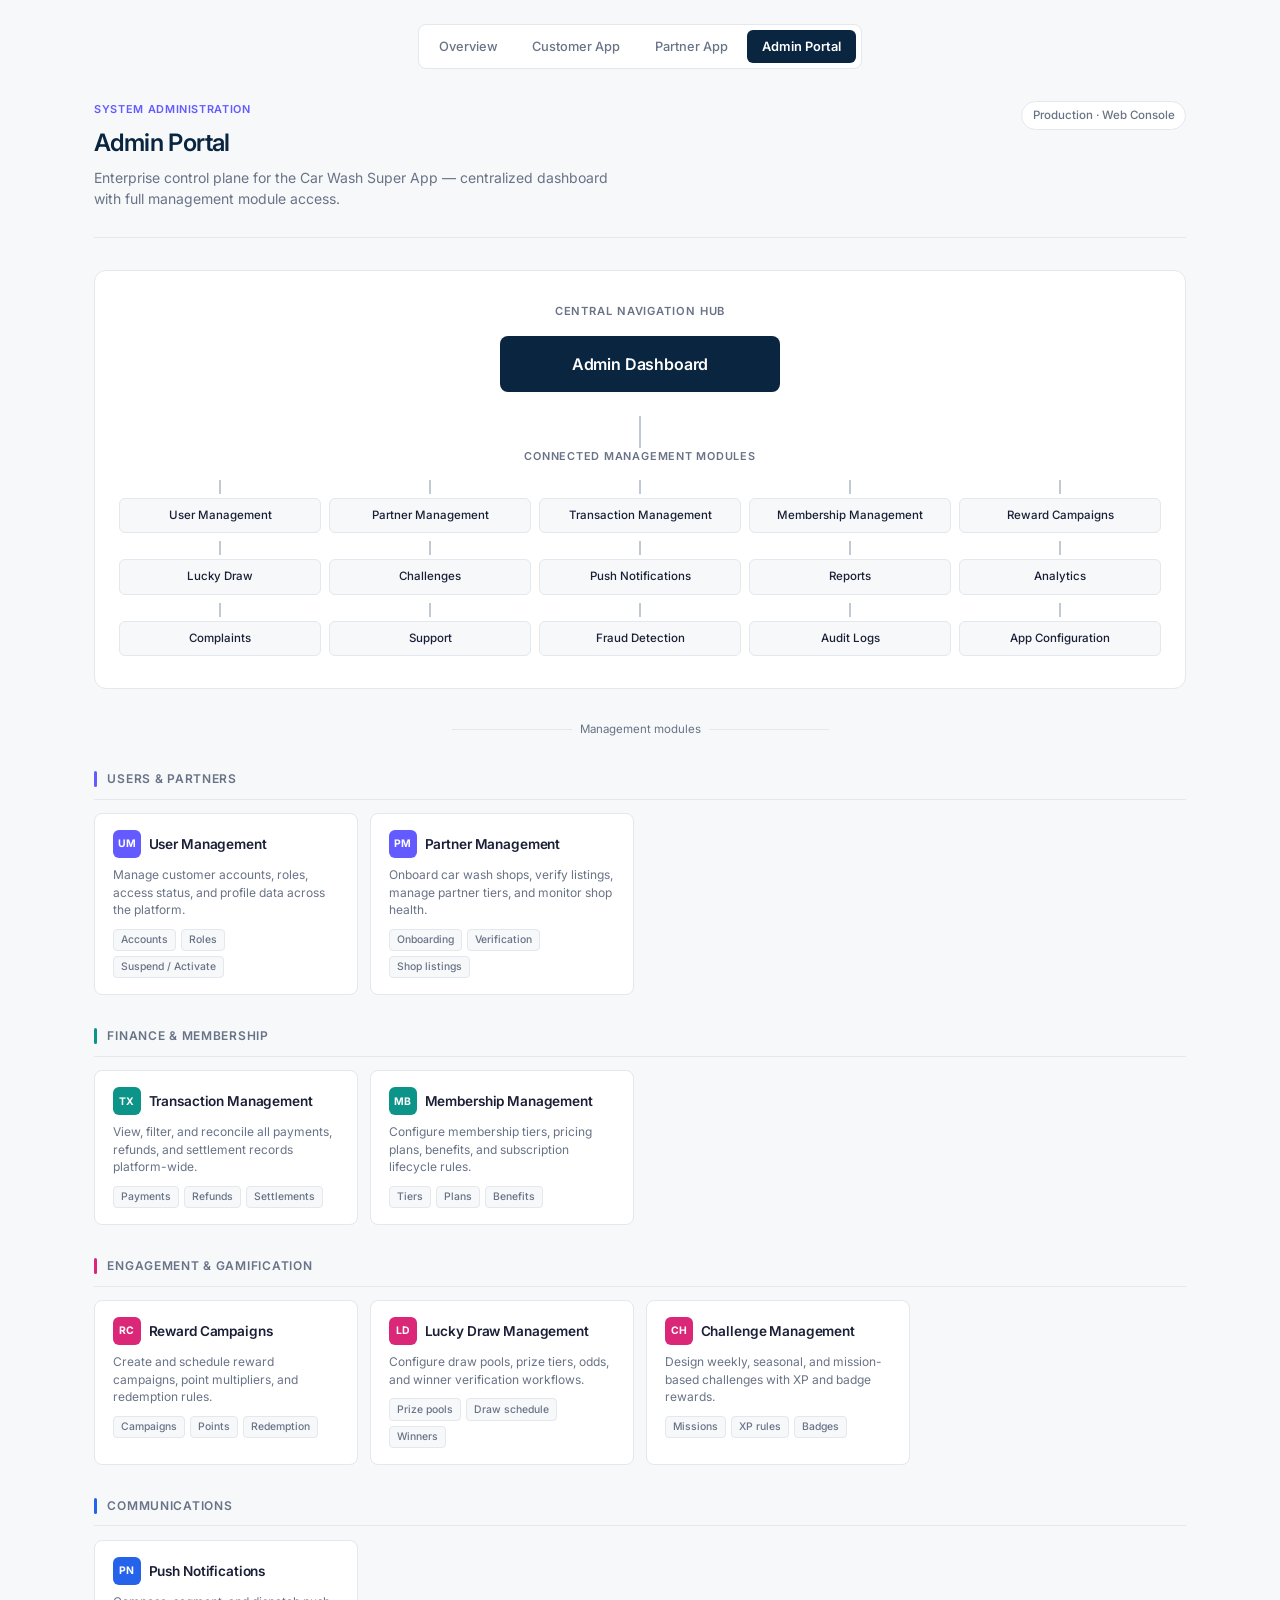
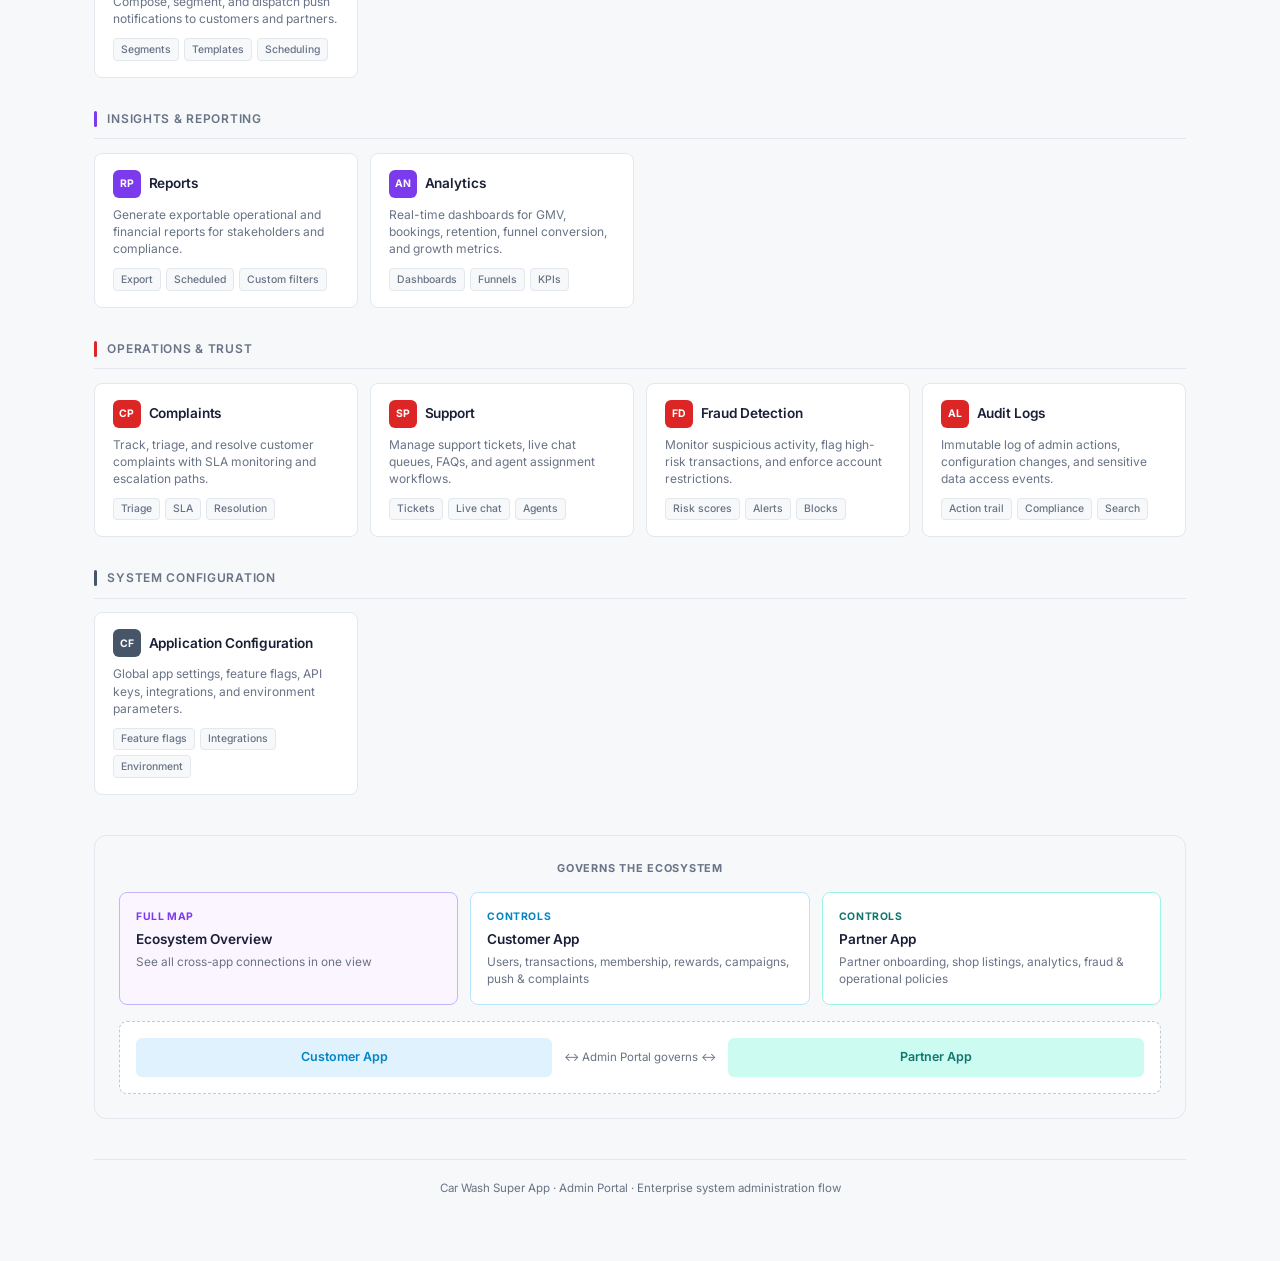
==== admin.html @ 08593bc5 "Add files via upload" ====
<!DOCTYPE html>
<html lang="en">
<head>
  <meta charset="UTF-8" />
  <meta name="viewport" content="width=device-width, initial-scale=1.0" />
  <title>Car Wash Super App — Admin Portal</title>
  <link rel="preconnect" href="https://fonts.googleapis.com" />
  <link rel="preconnect" href="https://fonts.gstatic.com" crossorigin />
  <link href="https://fonts.googleapis.com/css2?family=Inter:wght@400;500;600;700&display=swap" rel="stylesheet" />
  <style>
    :root {
      --bg: #f6f8fa;
      --surface: #ffffff;
      --text: #1a1f36;
      --text-muted: #697386;
      --border: #e3e8ee;
      --border-strong: #c1c9d2;
      --arrow: #a3acb9;
      --hub: #0a2540;
      --hub-accent: #635bff;
      --hub-bg: #f0efff;

      --g-users: #635bff;
      --g-finance: #0d9488;
      --g-engage: #db2777;
      --g-comms: #2563eb;
      --g-insights: #7c3aed;
      --g-ops: #dc2626;
      --g-system: #475569;

      --radius: 8px;
      --radius-lg: 12px;
    }

    *, *::before, *::after { box-sizing: border-box; margin: 0; padding: 0; }

    body {
      font-family: "Inter", -apple-system, BlinkMacSystemFont, sans-serif;
      background: var(--bg);
      color: var(--text);
      line-height: 1.5;
      -webkit-font-smoothing: antialiased;
    }

    .page { max-width: 1140px; margin: 0 auto; padding: 1.5rem 1.5rem 4rem; }

    .app-nav {
      display: flex;
      justify-content: center;
      gap: 0.25rem;
      margin-bottom: 2rem;
      padding: 0.3rem;
      background: var(--surface);
      border: 1px solid var(--border);
      border-radius: var(--radius);
      width: fit-content;
      margin-left: auto;
      margin-right: auto;
    }

    .app-nav a {
      padding: 0.45rem 0.95rem;
      font-size: 0.8rem;
      font-weight: 500;
      color: var(--text-muted);
      text-decoration: none;
      border-radius: 6px;
    }

    .app-nav a:hover { color: var(--text); background: var(--bg); }
    .app-nav a.active { background: var(--hub); color: #fff; font-weight: 600; }

    .doc-header {
      margin-bottom: 2rem;
      padding-bottom: 1.75rem;
      border-bottom: 1px solid var(--border);
    }

    .doc-header-inner {
      display: flex;
      align-items: flex-start;
      justify-content: space-between;
      gap: 1.5rem;
      flex-wrap: wrap;
    }

    .doc-header .badge {
      font-size: 0.68rem;
      font-weight: 600;
      letter-spacing: 0.06em;
      text-transform: uppercase;
      color: var(--hub-accent);
      margin-bottom: 0.5rem;
      display: block;
    }

    .doc-header h1 {
      font-size: 1.5rem;
      font-weight: 600;
      letter-spacing: -0.025em;
      color: var(--hub);
      margin-bottom: 0.35rem;
    }

    .doc-header p {
      color: var(--text-muted);
      font-size: 0.875rem;
      max-width: 520px;
    }

    .env-pill {
      font-size: 0.72rem;
      font-weight: 500;
      padding: 0.3rem 0.65rem;
      border: 1px solid var(--border);
      border-radius: 999px;
      color: var(--text-muted);
      background: var(--surface);
      white-space: nowrap;
    }

    /* Hub */
    .hub-panel {
      background: var(--surface);
      border: 1px solid var(--border);
      border-radius: var(--radius-lg);
      padding: 2rem 1.5rem;
      margin-bottom: 2rem;
    }

    .hub-panel-header {
      text-align: center;
      margin-bottom: 1.5rem;
    }

    .hub-panel-header h2 {
      font-size: 0.7rem;
      font-weight: 600;
      text-transform: uppercase;
      letter-spacing: 0.08em;
      color: var(--text-muted);
      margin-bottom: 1rem;
    }

    .hub-node {
      display: block;
      width: 100%;
      max-width: 280px;
      margin: 0 auto;
      padding: 1rem 1.25rem;
      background: var(--hub);
      color: #fff;
      font-size: 1rem;
      font-weight: 600;
      text-align: center;
      border-radius: var(--radius);
      letter-spacing: -0.01em;
    }

    .hub-connector {
      display: flex;
      justify-content: center;
      height: 32px;
    }

    .hub-connector .stem {
      width: 2px;
      height: 100%;
      background: var(--border-strong);
    }

    .hub-spokes-label {
      text-align: center;
      font-size: 0.68rem;
      font-weight: 600;
      text-transform: uppercase;
      letter-spacing: 0.07em;
      color: var(--text-muted);
      margin-bottom: 1rem;
    }

    .hub-grid {
      display: grid;
      grid-template-columns: repeat(5, 1fr);
      gap: 0.5rem;
    }

    @media (max-width: 900px) { .hub-grid { grid-template-columns: repeat(3, 1fr); } }
    @media (max-width: 540px) { .hub-grid { grid-template-columns: repeat(2, 1fr); } }

    .hub-link {
      display: flex;
      flex-direction: column;
      align-items: center;
      text-decoration: none;
      color: inherit;
    }

    .hub-link-line {
      width: 2px;
      height: 14px;
      background: var(--border-strong);
      margin-bottom: 0.25rem;
    }

    .hub-chip {
      width: 100%;
      padding: 0.5rem 0.4rem;
      font-size: 0.72rem;
      font-weight: 500;
      text-align: center;
      background: var(--bg);
      border: 1px solid var(--border);
      border-radius: 6px;
      color: var(--text);
      transition: border-color 0.12s, background 0.12s;
    }

    .hub-link:hover .hub-chip {
      border-color: var(--hub-accent);
      background: var(--hub-bg);
    }

    /* Module groups */
    .group {
      margin-bottom: 2rem;
    }

    .group-header {
      display: flex;
      align-items: center;
      gap: 0.65rem;
      margin-bottom: 0.85rem;
      padding-bottom: 0.65rem;
      border-bottom: 1px solid var(--border);
    }

    .group-marker {
      width: 3px;
      height: 16px;
      border-radius: 2px;
      flex-shrink: 0;
    }

    .group-header h3 {
      font-size: 0.75rem;
      font-weight: 600;
      text-transform: uppercase;
      letter-spacing: 0.06em;
      color: var(--text-muted);
    }

    .group.g-users .group-marker { background: var(--g-users); }
    .group.g-finance .group-marker { background: var(--g-finance); }
    .group.g-engage .group-marker { background: var(--g-engage); }
    .group.g-comms .group-marker { background: var(--g-comms); }
    .group.g-insights .group-marker { background: var(--g-insights); }
    .group.g-ops .group-marker { background: var(--g-ops); }
    .group.g-system .group-marker { background: var(--g-system); }

    .module-grid {
      display: grid;
      grid-template-columns: repeat(auto-fill, minmax(240px, 1fr));
      gap: 0.75rem;
    }

    .module-card {
      background: var(--surface);
      border: 1px solid var(--border);
      border-radius: var(--radius);
      padding: 1rem 1.1rem;
      display: flex;
      flex-direction: column;
      gap: 0.5rem;
    }

    .module-card-header {
      display: flex;
      align-items: center;
      gap: 0.5rem;
    }

    .module-icon {
      width: 28px;
      height: 28px;
      border-radius: 6px;
      display: flex;
      align-items: center;
      justify-content: center;
      font-size: 0.65rem;
      font-weight: 700;
      color: #fff;
      flex-shrink: 0;
    }

    .g-users .module-icon { background: var(--g-users); }
    .g-finance .module-icon { background: var(--g-finance); }
    .g-engage .module-icon { background: var(--g-engage); }
    .g-comms .module-icon { background: var(--g-comms); }
    .g-insights .module-icon { background: var(--g-insights); }
    .g-ops .module-icon { background: var(--g-ops); }
    .g-system .module-icon { background: var(--g-system); }

    .module-card h4 {
      font-size: 0.85rem;
      font-weight: 600;
      color: var(--text);
      letter-spacing: -0.01em;
    }

    .module-card .desc {
      font-size: 0.75rem;
      color: var(--text-muted);
      line-height: 1.45;
    }

    .module-card .tags {
      display: flex;
      flex-wrap: wrap;
      gap: 0.3rem;
      margin-top: 0.15rem;
    }

    .module-card .tag {
      font-size: 0.65rem;
      font-weight: 500;
      padding: 0.15rem 0.45rem;
      background: var(--bg);
      border: 1px solid var(--border);
      border-radius: 4px;
      color: var(--text-muted);
    }

    /* Flow connector from hub to groups */
    .flow-bridge {
      display: flex;
      align-items: center;
      justify-content: center;
      gap: 0.5rem;
      margin: 0.5rem 0 2rem;
      font-size: 0.72rem;
      color: var(--text-muted);
    }

    .flow-bridge .line {
      flex: 1;
      max-width: 120px;
      height: 1px;
      background: var(--border);
    }

    footer {
      text-align: center;
      margin-top: 2.5rem;
      padding-top: 1.25rem;
      border-top: 1px solid var(--border);
      font-size: 0.72rem;
      color: var(--text-muted);
    }

    .ecosystem-bar {
      margin-top: 2.5rem;
      padding: 1.5rem;
      border: 1px solid var(--border);
      border-radius: var(--radius-lg);
      background: var(--bg);
    }

    .ecosystem-bar h3 {
      font-size: 0.68rem;
      font-weight: 700;
      text-transform: uppercase;
      letter-spacing: 0.07em;
      color: var(--text-muted);
      text-align: center;
      margin-bottom: 1rem;
    }

    .eco-links {
      display: grid;
      grid-template-columns: repeat(3, 1fr);
      gap: 0.75rem;
    }

    @media (max-width: 700px) { .eco-links { grid-template-columns: 1fr; } }

    .eco-link {
      display: block;
      padding: 1rem;
      border-radius: 8px;
      border: 1px solid var(--border);
      background: var(--surface);
      text-decoration: none;
      color: inherit;
    }

    .eco-link:hover { border-color: var(--border-strong); }
    .eco-link .eco-role { font-size: 0.65rem; font-weight: 700; text-transform: uppercase; letter-spacing: 0.06em; margin-bottom: 0.25rem; }
    .eco-link .eco-name { font-size: 0.85rem; font-weight: 600; margin-bottom: 0.35rem; }
    .eco-link .eco-desc { font-size: 0.74rem; color: var(--text-muted); line-height: 1.4; }
    .eco-link.overview { border-color: #c4b5fd; background: #faf5ff; }
    .eco-link.overview .eco-role { color: #7c3aed; }
    .eco-link.customer .eco-role { color: #0284c7; }
    .eco-link.customer { border-color: #bae6fd; }
    .eco-link.partner .eco-role { color: #0f766e; }
    .eco-link.partner { border-color: #99f6e4; }

    .eco-governs {
      display: grid;
      grid-template-columns: 1fr auto 1fr;
      gap: 0.75rem;
      align-items: center;
      margin-top: 1rem;
      padding: 1rem;
      background: var(--surface);
      border: 1px dashed var(--border-strong);
      border-radius: 8px;
    }

    @media (max-width: 600px) {
      .eco-governs { grid-template-columns: 1fr; text-align: center; }
    }

    .eco-governs .gov-node {
      padding: 0.65rem 0.85rem;
      border-radius: 6px;
      font-size: 0.78rem;
      font-weight: 600;
      text-align: center;
    }

    .eco-governs .gov-node.customer { background: #e0f2fe; color: #0284c7; }
    .eco-governs .gov-node.partner { background: #ccfbf1; color: #0f766e; }
    .eco-governs .gov-arrow { font-size: 0.72rem; color: var(--text-muted); text-align: center; }
  </style>
</head>
<body>
  <div class="page">

    <nav class="app-nav" aria-label="App flows">
      <a href="overview.html">Overview</a>
      <a href="index.html">Customer App</a>
      <a href="partner.html">Partner App</a>
      <a href="admin.html" class="active">Admin Portal</a>
    </nav>

    <header class="doc-header">
      <div class="doc-header-inner">
        <div>
          <span class="badge">System Administration</span>
          <h1>Admin Portal</h1>
          <p>Enterprise control plane for the Car Wash Super App — centralized dashboard with full management module access.</p>
        </div>
        <span class="env-pill">Production · Web Console</span>
      </div>
    </header>

    <!-- CENTRAL HUB -->
    <section class="hub-panel" aria-labelledby="hub-title">
      <div class="hub-panel-header">
        <h2 id="hub-title">Central navigation hub</h2>
        <div class="hub-node">Admin Dashboard</div>
      </div>

      <div class="hub-connector"><div class="stem"></div></div>

      <p class="hub-spokes-label">Connected management modules</p>
      <div class="hub-grid">
        <a class="hub-link" href="#users"><div class="hub-link-line"></div><span class="hub-chip">User Management</span></a>
        <a class="hub-link" href="#partners"><div class="hub-link-line"></div><span class="hub-chip">Partner Management</span></a>
        <a class="hub-link" href="#transactions"><div class="hub-link-line"></div><span class="hub-chip">Transaction Management</span></a>
        <a class="hub-link" href="#membership"><div class="hub-link-line"></div><span class="hub-chip">Membership Management</span></a>
        <a class="hub-link" href="#rewards"><div class="hub-link-line"></div><span class="hub-chip">Reward Campaigns</span></a>
        <a class="hub-link" href="#lucky-draw"><div class="hub-link-line"></div><span class="hub-chip">Lucky Draw</span></a>
        <a class="hub-link" href="#challenges"><div class="hub-link-line"></div><span class="hub-chip">Challenges</span></a>
        <a class="hub-link" href="#push"><div class="hub-link-line"></div><span class="hub-chip">Push Notifications</span></a>
        <a class="hub-link" href="#reports"><div class="hub-link-line"></div><span class="hub-chip">Reports</span></a>
        <a class="hub-link" href="#analytics"><div class="hub-link-line"></div><span class="hub-chip">Analytics</span></a>
        <a class="hub-link" href="#complaints"><div class="hub-link-line"></div><span class="hub-chip">Complaints</span></a>
        <a class="hub-link" href="#support"><div class="hub-link-line"></div><span class="hub-chip">Support</span></a>
        <a class="hub-link" href="#fraud"><div class="hub-link-line"></div><span class="hub-chip">Fraud Detection</span></a>
        <a class="hub-link" href="#audit"><div class="hub-link-line"></div><span class="hub-chip">Audit Logs</span></a>
        <a class="hub-link" href="#config"><div class="hub-link-line"></div><span class="hub-chip">App Configuration</span></a>
      </div>
    </section>

    <div class="flow-bridge">
      <span class="line"></span>
      <span>Management modules</span>
      <span class="line"></span>
    </div>

    <!-- USERS & PARTNERS -->
    <section class="group g-users">
      <div class="group-header">
        <span class="group-marker"></span>
        <h3>Users &amp; Partners</h3>
      </div>
      <div class="module-grid">
        <article class="module-card" id="users">
          <div class="module-card-header">
            <span class="module-icon">UM</span>
            <h4>User Management</h4>
          </div>
          <p class="desc">Manage customer accounts, roles, access status, and profile data across the platform.</p>
          <div class="tags">
            <span class="tag">Accounts</span>
            <span class="tag">Roles</span>
            <span class="tag">Suspend / Activate</span>
          </div>
        </article>
        <article class="module-card" id="partners">
          <div class="module-card-header">
            <span class="module-icon">PM</span>
            <h4>Partner Management</h4>
          </div>
          <p class="desc">Onboard car wash shops, verify listings, manage partner tiers, and monitor shop health.</p>
          <div class="tags">
            <span class="tag">Onboarding</span>
            <span class="tag">Verification</span>
            <span class="tag">Shop listings</span>
          </div>
        </article>
      </div>
    </section>

    <!-- FINANCE -->
    <section class="group g-finance">
      <div class="group-header">
        <span class="group-marker"></span>
        <h3>Finance &amp; Membership</h3>
      </div>
      <div class="module-grid">
        <article class="module-card" id="transactions">
          <div class="module-card-header">
            <span class="module-icon">TX</span>
            <h4>Transaction Management</h4>
          </div>
          <p class="desc">View, filter, and reconcile all payments, refunds, and settlement records platform-wide.</p>
          <div class="tags">
            <span class="tag">Payments</span>
            <span class="tag">Refunds</span>
            <span class="tag">Settlements</span>
          </div>
        </article>
        <article class="module-card" id="membership">
          <div class="module-card-header">
            <span class="module-icon">MB</span>
            <h4>Membership Management</h4>
          </div>
          <p class="desc">Configure membership tiers, pricing plans, benefits, and subscription lifecycle rules.</p>
          <div class="tags">
            <span class="tag">Tiers</span>
            <span class="tag">Plans</span>
            <span class="tag">Benefits</span>
          </div>
        </article>
      </div>
    </section>

    <!-- ENGAGEMENT -->
    <section class="group g-engage">
      <div class="group-header">
        <span class="group-marker"></span>
        <h3>Engagement &amp; Gamification</h3>
      </div>
      <div class="module-grid">
        <article class="module-card" id="rewards">
          <div class="module-card-header">
            <span class="module-icon">RC</span>
            <h4>Reward Campaigns</h4>
          </div>
          <p class="desc">Create and schedule reward campaigns, point multipliers, and redemption rules.</p>
          <div class="tags">
            <span class="tag">Campaigns</span>
            <span class="tag">Points</span>
            <span class="tag">Redemption</span>
          </div>
        </article>
        <article class="module-card" id="lucky-draw">
          <div class="module-card-header">
            <span class="module-icon">LD</span>
            <h4>Lucky Draw Management</h4>
          </div>
          <p class="desc">Configure draw pools, prize tiers, odds, and winner verification workflows.</p>
          <div class="tags">
            <span class="tag">Prize pools</span>
            <span class="tag">Draw schedule</span>
            <span class="tag">Winners</span>
          </div>
        </article>
        <article class="module-card" id="challenges">
          <div class="module-card-header">
            <span class="module-icon">CH</span>
            <h4>Challenge Management</h4>
          </div>
          <p class="desc">Design weekly, seasonal, and mission-based challenges with XP and badge rewards.</p>
          <div class="tags">
            <span class="tag">Missions</span>
            <span class="tag">XP rules</span>
            <span class="tag">Badges</span>
          </div>
        </article>
      </div>
    </section>

    <!-- COMMUNICATIONS -->
    <section class="group g-comms">
      <div class="group-header">
        <span class="group-marker"></span>
        <h3>Communications</h3>
      </div>
      <div class="module-grid">
        <article class="module-card" id="push">
          <div class="module-card-header">
            <span class="module-icon">PN</span>
            <h4>Push Notifications</h4>
          </div>
          <p class="desc">Compose, segment, and dispatch push notifications to customers and partners.</p>
          <div class="tags">
            <span class="tag">Segments</span>
            <span class="tag">Templates</span>
            <span class="tag">Scheduling</span>
          </div>
        </article>
      </div>
    </section>

    <!-- INSIGHTS -->
    <section class="group g-insights">
      <div class="group-header">
        <span class="group-marker"></span>
        <h3>Insights &amp; Reporting</h3>
      </div>
      <div class="module-grid">
        <article class="module-card" id="reports">
          <div class="module-card-header">
            <span class="module-icon">RP</span>
            <h4>Reports</h4>
          </div>
          <p class="desc">Generate exportable operational and financial reports for stakeholders and compliance.</p>
          <div class="tags">
            <span class="tag">Export</span>
            <span class="tag">Scheduled</span>
            <span class="tag">Custom filters</span>
          </div>
        </article>
        <article class="module-card" id="analytics">
          <div class="module-card-header">
            <span class="module-icon">AN</span>
            <h4>Analytics</h4>
          </div>
          <p class="desc">Real-time dashboards for GMV, bookings, retention, funnel conversion, and growth metrics.</p>
          <div class="tags">
            <span class="tag">Dashboards</span>
            <span class="tag">Funnels</span>
            <span class="tag">KPIs</span>
          </div>
        </article>
      </div>
    </section>

    <!-- OPERATIONS & TRUST -->
    <section class="group g-ops">
      <div class="group-header">
        <span class="group-marker"></span>
        <h3>Operations &amp; Trust</h3>
      </div>
      <div class="module-grid">
        <article class="module-card" id="complaints">
          <div class="module-card-header">
            <span class="module-icon">CP</span>
            <h4>Complaints</h4>
          </div>
          <p class="desc">Track, triage, and resolve customer complaints with SLA monitoring and escalation paths.</p>
          <div class="tags">
            <span class="tag">Triage</span>
            <span class="tag">SLA</span>
            <span class="tag">Resolution</span>
          </div>
        </article>
        <article class="module-card" id="support">
          <div class="module-card-header">
            <span class="module-icon">SP</span>
            <h4>Support</h4>
          </div>
          <p class="desc">Manage support tickets, live chat queues, FAQs, and agent assignment workflows.</p>
          <div class="tags">
            <span class="tag">Tickets</span>
            <span class="tag">Live chat</span>
            <span class="tag">Agents</span>
          </div>
        </article>
        <article class="module-card" id="fraud">
          <div class="module-card-header">
            <span class="module-icon">FD</span>
            <h4>Fraud Detection</h4>
          </div>
          <p class="desc">Monitor suspicious activity, flag high-risk transactions, and enforce account restrictions.</p>
          <div class="tags">
            <span class="tag">Risk scores</span>
            <span class="tag">Alerts</span>
            <span class="tag">Blocks</span>
          </div>
        </article>
        <article class="module-card" id="audit">
          <div class="module-card-header">
            <span class="module-icon">AL</span>
            <h4>Audit Logs</h4>
          </div>
          <p class="desc">Immutable log of admin actions, configuration changes, and sensitive data access events.</p>
          <div class="tags">
            <span class="tag">Action trail</span>
            <span class="tag">Compliance</span>
            <span class="tag">Search</span>
          </div>
        </article>
      </div>
    </section>

    <!-- SYSTEM -->
    <section class="group g-system">
      <div class="group-header">
        <span class="group-marker"></span>
        <h3>System Configuration</h3>
      </div>
      <div class="module-grid">
        <article class="module-card" id="config">
          <div class="module-card-header">
            <span class="module-icon">CF</span>
            <h4>Application Configuration</h4>
          </div>
          <p class="desc">Global app settings, feature flags, API keys, integrations, and environment parameters.</p>
          <div class="tags">
            <span class="tag">Feature flags</span>
            <span class="tag">Integrations</span>
            <span class="tag">Environment</span>
          </div>
        </article>
      </div>
    </section>

    <section class="ecosystem-bar" aria-labelledby="eco-links-title">
      <h3 id="eco-links-title">Governs the ecosystem</h3>
      <div class="eco-links">
        <a href="overview.html" class="eco-link overview">
          <div class="eco-role">Full map</div>
          <div class="eco-name">Ecosystem Overview</div>
          <div class="eco-desc">See all cross-app connections in one view</div>
        </a>
        <a href="index.html" class="eco-link customer">
          <div class="eco-role">Controls</div>
          <div class="eco-name">Customer App</div>
          <div class="eco-desc">Users, transactions, membership, rewards, campaigns, push &amp; complaints</div>
        </a>
        <a href="partner.html" class="eco-link partner">
          <div class="eco-role">Controls</div>
          <div class="eco-name">Partner App</div>
          <div class="eco-desc">Partner onboarding, shop listings, analytics, fraud &amp; operational policies</div>
        </a>
      </div>
      <div class="eco-governs">
        <span class="gov-node customer">Customer App</span>
        <span class="gov-arrow">↔ Admin Portal governs ↔</span>
        <span class="gov-node partner">Partner App</span>
      </div>
    </section>

    <footer>
      Car Wash Super App · Admin Portal · Enterprise system administration flow
    </footer>

  </div>
</body>
</html>
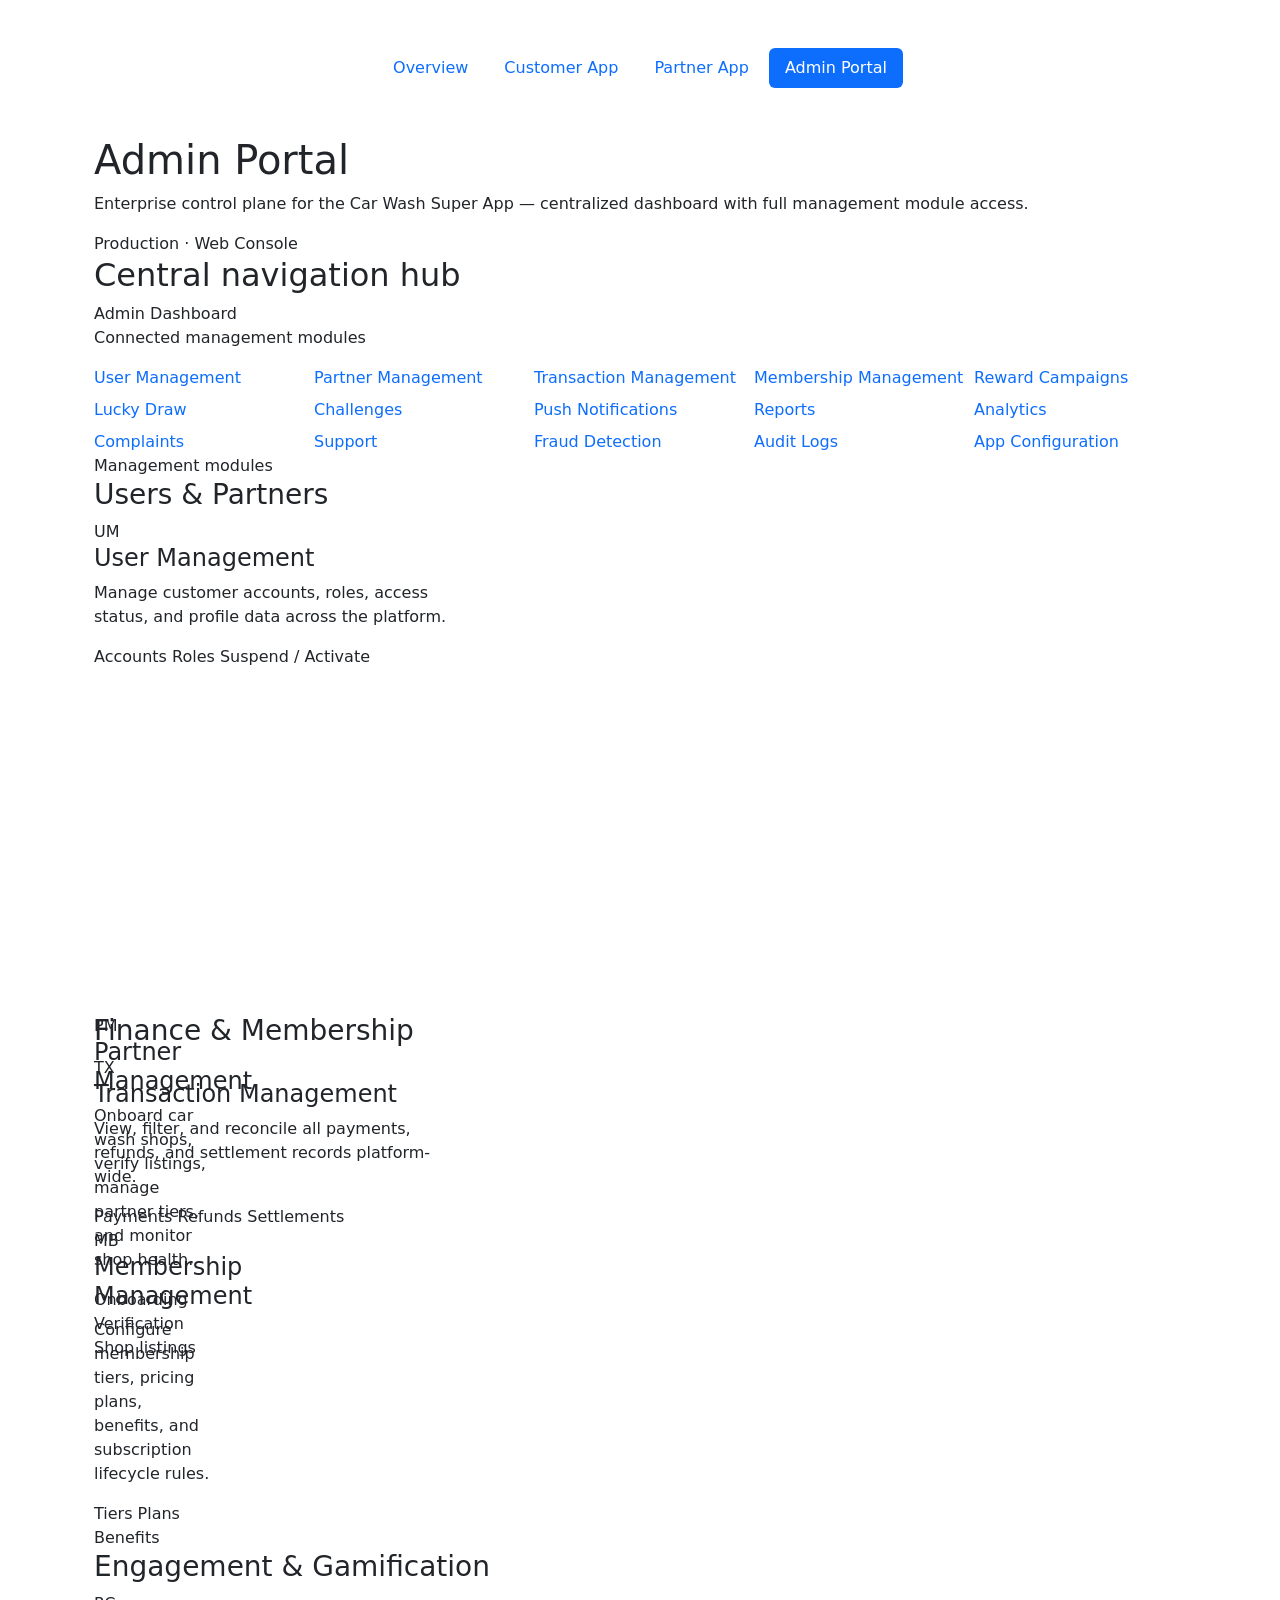
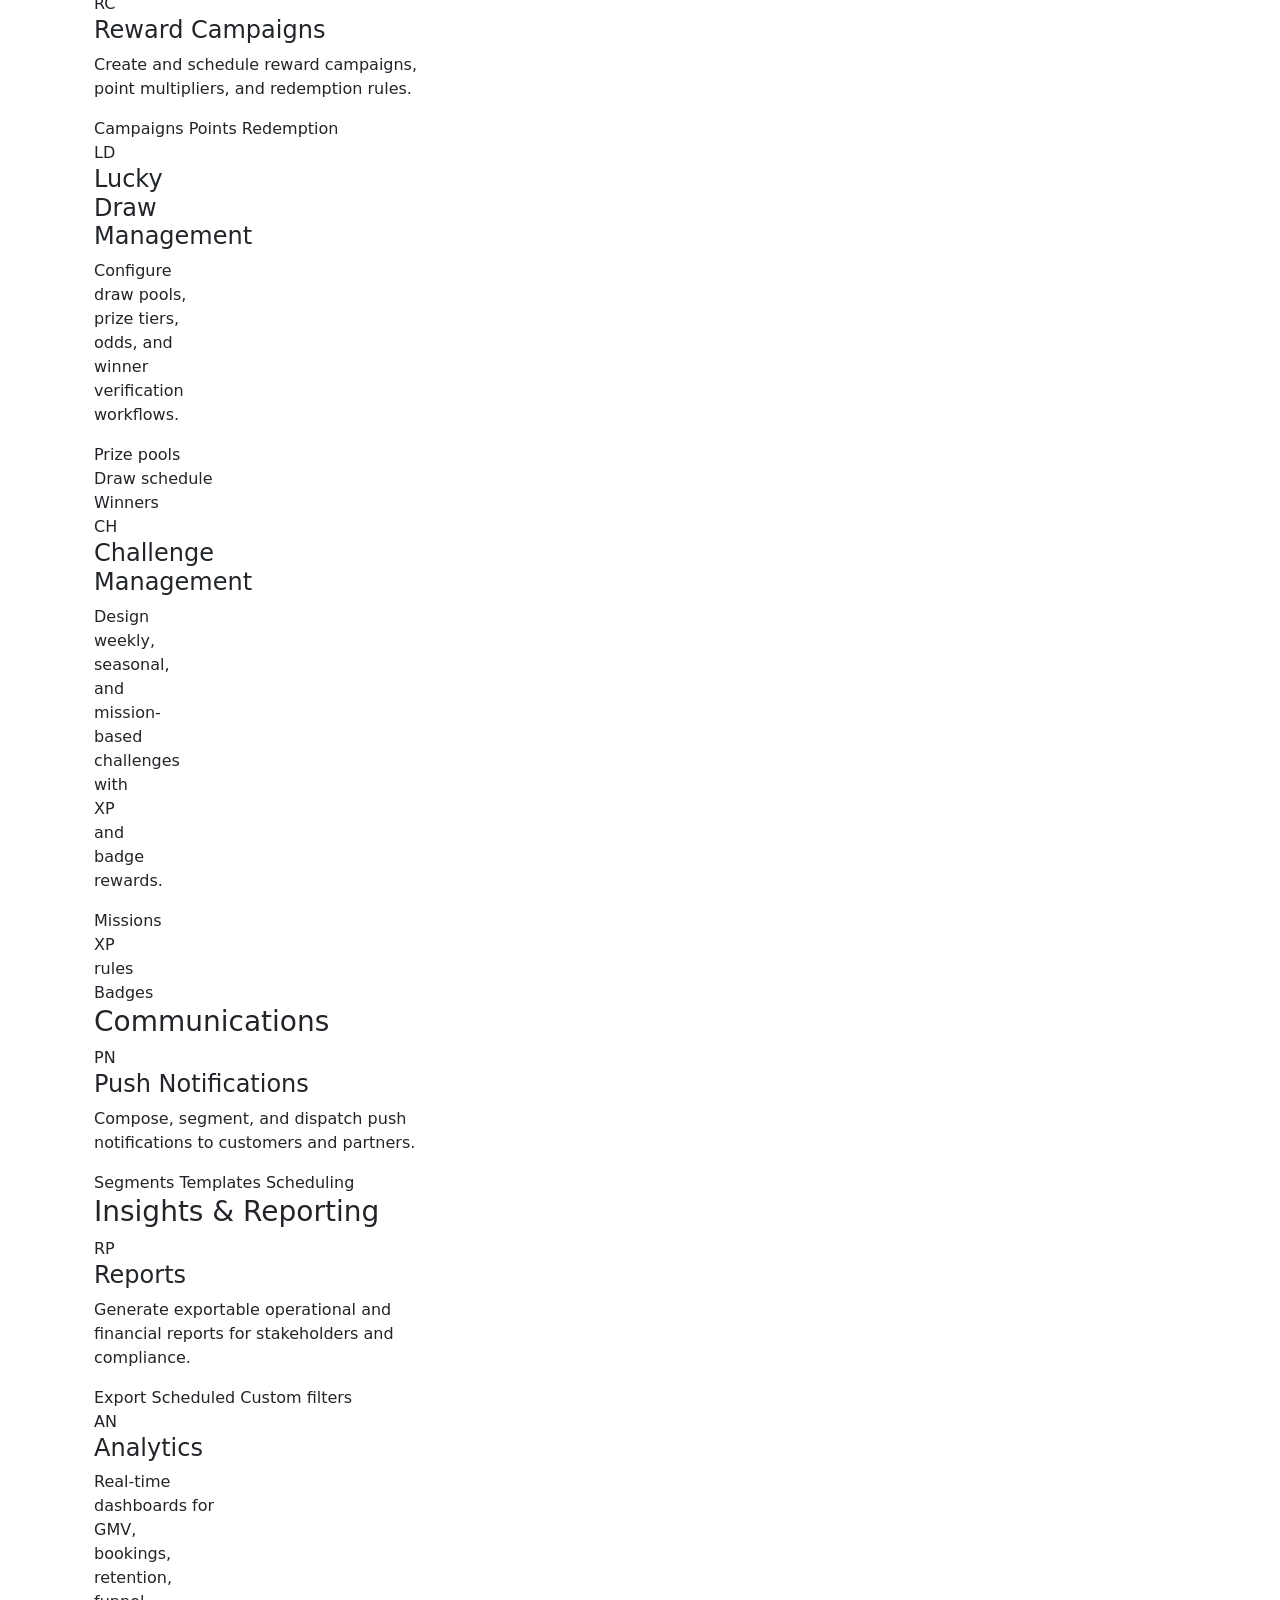
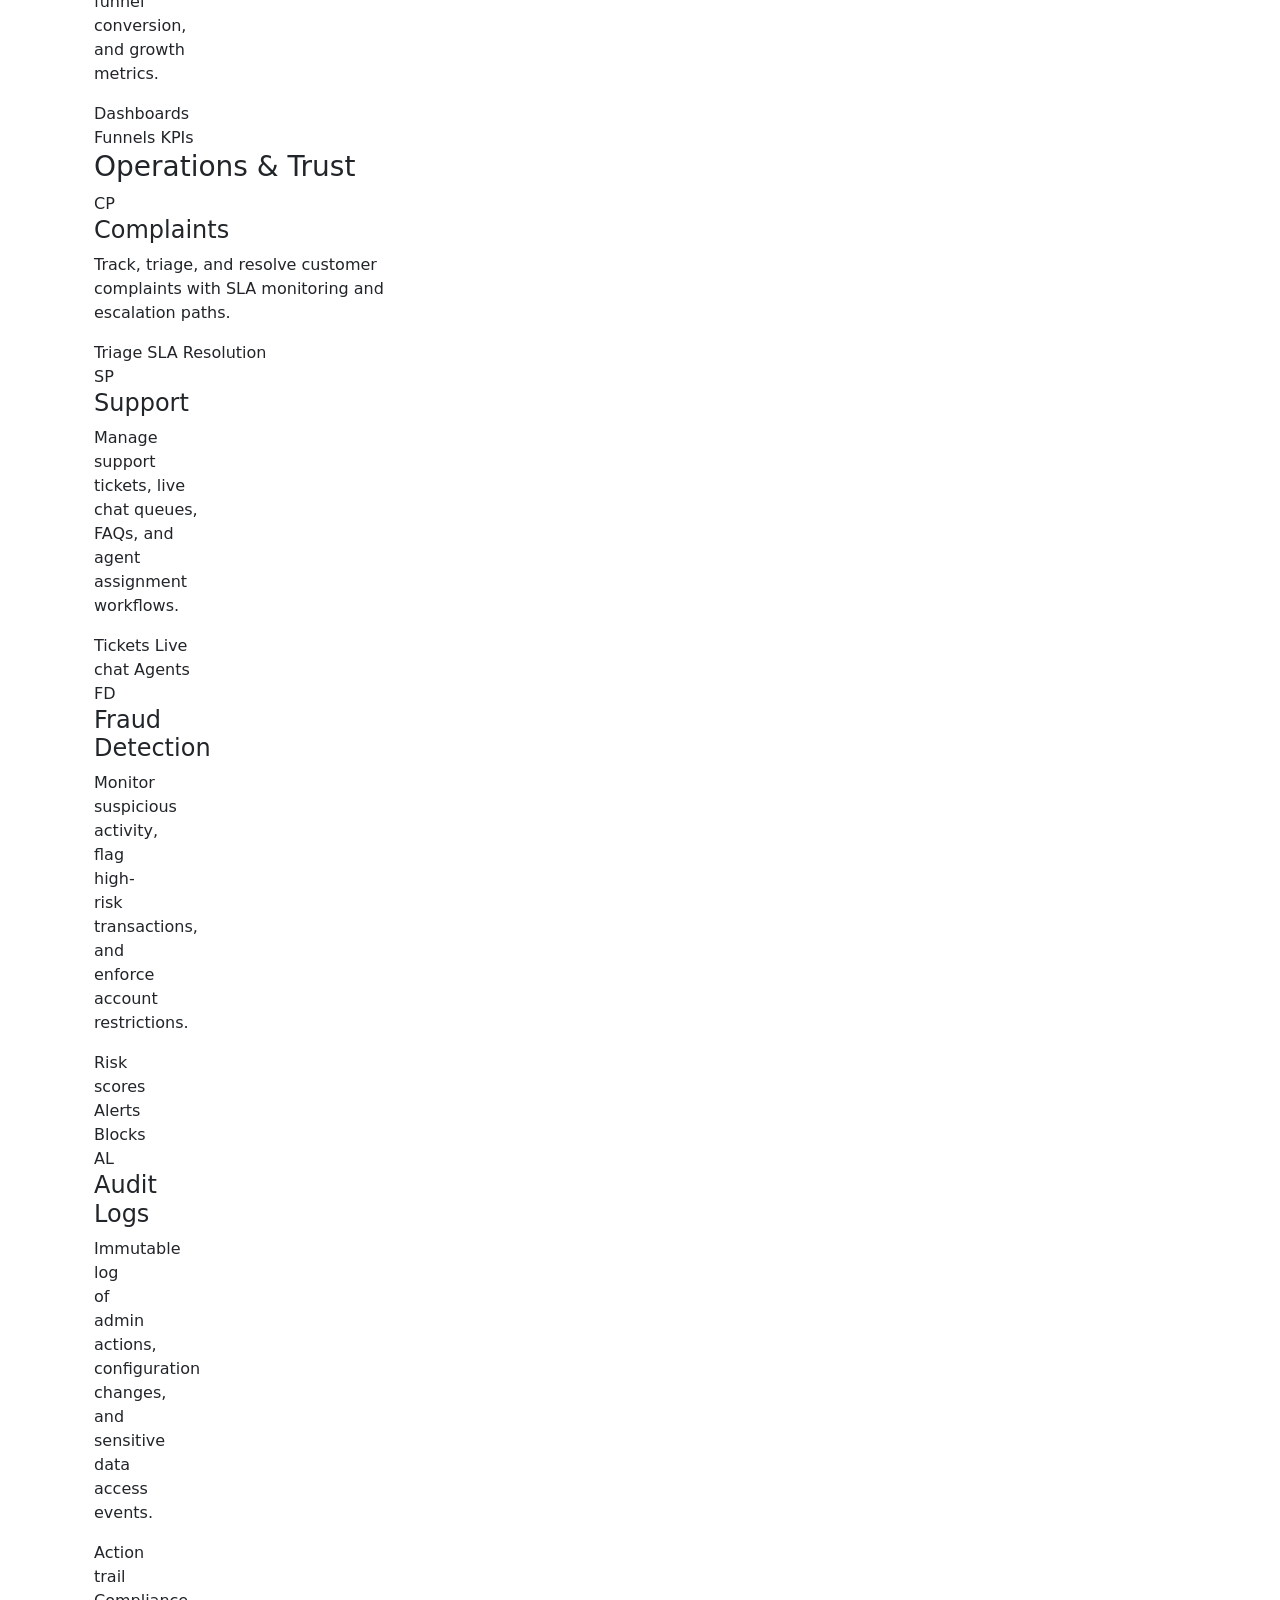
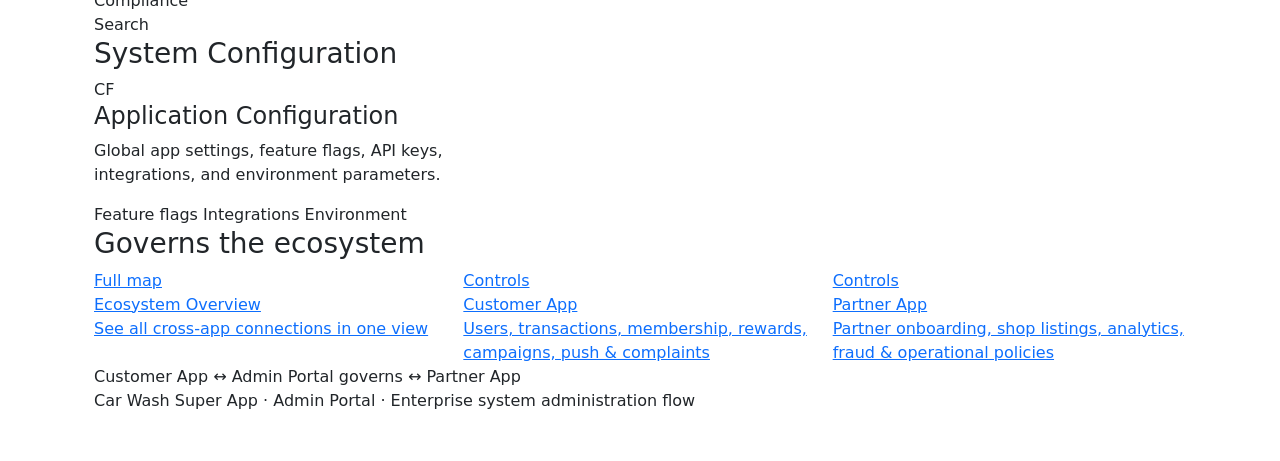
==== commit aa7b0493: "Add files via upload" ====
--- a/admin.html
+++ b/admin.html
@@ -4,444 +4,21 @@
   <meta charset="UTF-8" />
   <meta name="viewport" content="width=device-width, initial-scale=1.0" />
   <title>Car Wash Super App — Admin Portal</title>
+  <link href="https://cdn.jsdelivr.net/npm/bootstrap@5.3.3/dist/css/bootstrap.min.css" rel="stylesheet" />
   <link rel="preconnect" href="https://fonts.googleapis.com" />
   <link rel="preconnect" href="https://fonts.gstatic.com" crossorigin />
   <link href="https://fonts.googleapis.com/css2?family=Inter:wght@400;500;600;700&display=swap" rel="stylesheet" />
-  <style>
-    :root {
-      --bg: #f6f8fa;
-      --surface: #ffffff;
-      --text: #1a1f36;
-      --text-muted: #697386;
-      --border: #e3e8ee;
-      --border-strong: #c1c9d2;
-      --arrow: #a3acb9;
-      --hub: #0a2540;
-      --hub-accent: #635bff;
-      --hub-bg: #f0efff;
-
-      --g-users: #635bff;
-      --g-finance: #0d9488;
-      --g-engage: #db2777;
-      --g-comms: #2563eb;
-      --g-insights: #7c3aed;
-      --g-ops: #dc2626;
-      --g-system: #475569;
-
-      --radius: 8px;
-      --radius-lg: 12px;
-    }
-
-    *, *::before, *::after { box-sizing: border-box; margin: 0; padding: 0; }
-
-    body {
-      font-family: "Inter", -apple-system, BlinkMacSystemFont, sans-serif;
-      background: var(--bg);
-      color: var(--text);
-      line-height: 1.5;
-      -webkit-font-smoothing: antialiased;
-    }
-
-    .page { max-width: 1140px; margin: 0 auto; padding: 1.5rem 1.5rem 4rem; }
-
-    .app-nav {
-      display: flex;
-      justify-content: center;
-      gap: 0.25rem;
-      margin-bottom: 2rem;
-      padding: 0.3rem;
-      background: var(--surface);
-      border: 1px solid var(--border);
-      border-radius: var(--radius);
-      width: fit-content;
-      margin-left: auto;
-      margin-right: auto;
-    }
-
-    .app-nav a {
-      padding: 0.45rem 0.95rem;
-      font-size: 0.8rem;
-      font-weight: 500;
-      color: var(--text-muted);
-      text-decoration: none;
-      border-radius: 6px;
-    }
-
-    .app-nav a:hover { color: var(--text); background: var(--bg); }
-    .app-nav a.active { background: var(--hub); color: #fff; font-weight: 600; }
-
-    .doc-header {
-      margin-bottom: 2rem;
-      padding-bottom: 1.75rem;
-      border-bottom: 1px solid var(--border);
-    }
-
-    .doc-header-inner {
-      display: flex;
-      align-items: flex-start;
-      justify-content: space-between;
-      gap: 1.5rem;
-      flex-wrap: wrap;
-    }
-
-    .doc-header .badge {
-      font-size: 0.68rem;
-      font-weight: 600;
-      letter-spacing: 0.06em;
-      text-transform: uppercase;
-      color: var(--hub-accent);
-      margin-bottom: 0.5rem;
-      display: block;
-    }
-
-    .doc-header h1 {
-      font-size: 1.5rem;
-      font-weight: 600;
-      letter-spacing: -0.025em;
-      color: var(--hub);
-      margin-bottom: 0.35rem;
-    }
-
-    .doc-header p {
-      color: var(--text-muted);
-      font-size: 0.875rem;
-      max-width: 520px;
-    }
-
-    .env-pill {
-      font-size: 0.72rem;
-      font-weight: 500;
-      padding: 0.3rem 0.65rem;
-      border: 1px solid var(--border);
-      border-radius: 999px;
-      color: var(--text-muted);
-      background: var(--surface);
-      white-space: nowrap;
-    }
-
-    /* Hub */
-    .hub-panel {
-      background: var(--surface);
-      border: 1px solid var(--border);
-      border-radius: var(--radius-lg);
-      padding: 2rem 1.5rem;
-      margin-bottom: 2rem;
-    }
-
-    .hub-panel-header {
-      text-align: center;
-      margin-bottom: 1.5rem;
-    }
-
-    .hub-panel-header h2 {
-      font-size: 0.7rem;
-      font-weight: 600;
-      text-transform: uppercase;
-      letter-spacing: 0.08em;
-      color: var(--text-muted);
-      margin-bottom: 1rem;
-    }
-
-    .hub-node {
-      display: block;
-      width: 100%;
-      max-width: 280px;
-      margin: 0 auto;
-      padding: 1rem 1.25rem;
-      background: var(--hub);
-      color: #fff;
-      font-size: 1rem;
-      font-weight: 600;
-      text-align: center;
-      border-radius: var(--radius);
-      letter-spacing: -0.01em;
-    }
-
-    .hub-connector {
-      display: flex;
-      justify-content: center;
-      height: 32px;
-    }
-
-    .hub-connector .stem {
-      width: 2px;
-      height: 100%;
-      background: var(--border-strong);
-    }
-
-    .hub-spokes-label {
-      text-align: center;
-      font-size: 0.68rem;
-      font-weight: 600;
-      text-transform: uppercase;
-      letter-spacing: 0.07em;
-      color: var(--text-muted);
-      margin-bottom: 1rem;
-    }
-
-    .hub-grid {
-      display: grid;
-      grid-template-columns: repeat(5, 1fr);
-      gap: 0.5rem;
-    }
-
-    @media (max-width: 900px) { .hub-grid { grid-template-columns: repeat(3, 1fr); } }
-    @media (max-width: 540px) { .hub-grid { grid-template-columns: repeat(2, 1fr); } }
-
-    .hub-link {
-      display: flex;
-      flex-direction: column;
-      align-items: center;
-      text-decoration: none;
-      color: inherit;
-    }
-
-    .hub-link-line {
-      width: 2px;
-      height: 14px;
-      background: var(--border-strong);
-      margin-bottom: 0.25rem;
-    }
-
-    .hub-chip {
-      width: 100%;
-      padding: 0.5rem 0.4rem;
-      font-size: 0.72rem;
-      font-weight: 500;
-      text-align: center;
-      background: var(--bg);
-      border: 1px solid var(--border);
-      border-radius: 6px;
-      color: var(--text);
-      transition: border-color 0.12s, background 0.12s;
-    }
-
-    .hub-link:hover .hub-chip {
-      border-color: var(--hub-accent);
-      background: var(--hub-bg);
-    }
-
-    /* Module groups */
-    .group {
-      margin-bottom: 2rem;
-    }
-
-    .group-header {
-      display: flex;
-      align-items: center;
-      gap: 0.65rem;
-      margin-bottom: 0.85rem;
-      padding-bottom: 0.65rem;
-      border-bottom: 1px solid var(--border);
-    }
-
-    .group-marker {
-      width: 3px;
-      height: 16px;
-      border-radius: 2px;
-      flex-shrink: 0;
-    }
-
-    .group-header h3 {
-      font-size: 0.75rem;
-      font-weight: 600;
-      text-transform: uppercase;
-      letter-spacing: 0.06em;
-      color: var(--text-muted);
-    }
-
-    .group.g-users .group-marker { background: var(--g-users); }
-    .group.g-finance .group-marker { background: var(--g-finance); }
-    .group.g-engage .group-marker { background: var(--g-engage); }
-    .group.g-comms .group-marker { background: var(--g-comms); }
-    .group.g-insights .group-marker { background: var(--g-insights); }
-    .group.g-ops .group-marker { background: var(--g-ops); }
-    .group.g-system .group-marker { background: var(--g-system); }
-
-    .module-grid {
-      display: grid;
-      grid-template-columns: repeat(auto-fill, minmax(240px, 1fr));
-      gap: 0.75rem;
-    }
-
-    .module-card {
-      background: var(--surface);
-      border: 1px solid var(--border);
-      border-radius: var(--radius);
-      padding: 1rem 1.1rem;
-      display: flex;
-      flex-direction: column;
-      gap: 0.5rem;
-    }
-
-    .module-card-header {
-      display: flex;
-      align-items: center;
-      gap: 0.5rem;
-    }
-
-    .module-icon {
-      width: 28px;
-      height: 28px;
-      border-radius: 6px;
-      display: flex;
-      align-items: center;
-      justify-content: center;
-      font-size: 0.65rem;
-      font-weight: 700;
-      color: #fff;
-      flex-shrink: 0;
-    }
-
-    .g-users .module-icon { background: var(--g-users); }
-    .g-finance .module-icon { background: var(--g-finance); }
-    .g-engage .module-icon { background: var(--g-engage); }
-    .g-comms .module-icon { background: var(--g-comms); }
-    .g-insights .module-icon { background: var(--g-insights); }
-    .g-ops .module-icon { background: var(--g-ops); }
-    .g-system .module-icon { background: var(--g-system); }
-
-    .module-card h4 {
-      font-size: 0.85rem;
-      font-weight: 600;
-      color: var(--text);
-      letter-spacing: -0.01em;
-    }
-
-    .module-card .desc {
-      font-size: 0.75rem;
-      color: var(--text-muted);
-      line-height: 1.45;
-    }
-
-    .module-card .tags {
-      display: flex;
-      flex-wrap: wrap;
-      gap: 0.3rem;
-      margin-top: 0.15rem;
-    }
-
-    .module-card .tag {
-      font-size: 0.65rem;
-      font-weight: 500;
-      padding: 0.15rem 0.45rem;
-      background: var(--bg);
-      border: 1px solid var(--border);
-      border-radius: 4px;
-      color: var(--text-muted);
-    }
-
-    /* Flow connector from hub to groups */
-    .flow-bridge {
-      display: flex;
-      align-items: center;
-      justify-content: center;
-      gap: 0.5rem;
-      margin: 0.5rem 0 2rem;
-      font-size: 0.72rem;
-      color: var(--text-muted);
-    }
-
-    .flow-bridge .line {
-      flex: 1;
-      max-width: 120px;
-      height: 1px;
-      background: var(--border);
-    }
-
-    footer {
-      text-align: center;
-      margin-top: 2.5rem;
-      padding-top: 1.25rem;
-      border-top: 1px solid var(--border);
-      font-size: 0.72rem;
-      color: var(--text-muted);
-    }
-
-    .ecosystem-bar {
-      margin-top: 2.5rem;
-      padding: 1.5rem;
-      border: 1px solid var(--border);
-      border-radius: var(--radius-lg);
-      background: var(--bg);
-    }
-
-    .ecosystem-bar h3 {
-      font-size: 0.68rem;
-      font-weight: 700;
-      text-transform: uppercase;
-      letter-spacing: 0.07em;
-      color: var(--text-muted);
-      text-align: center;
-      margin-bottom: 1rem;
-    }
-
-    .eco-links {
-      display: grid;
-      grid-template-columns: repeat(3, 1fr);
-      gap: 0.75rem;
-    }
-
-    @media (max-width: 700px) { .eco-links { grid-template-columns: 1fr; } }
-
-    .eco-link {
-      display: block;
-      padding: 1rem;
-      border-radius: 8px;
-      border: 1px solid var(--border);
-      background: var(--surface);
-      text-decoration: none;
-      color: inherit;
-    }
-
-    .eco-link:hover { border-color: var(--border-strong); }
-    .eco-link .eco-role { font-size: 0.65rem; font-weight: 700; text-transform: uppercase; letter-spacing: 0.06em; margin-bottom: 0.25rem; }
-    .eco-link .eco-name { font-size: 0.85rem; font-weight: 600; margin-bottom: 0.35rem; }
-    .eco-link .eco-desc { font-size: 0.74rem; color: var(--text-muted); line-height: 1.4; }
-    .eco-link.overview { border-color: #c4b5fd; background: #faf5ff; }
-    .eco-link.overview .eco-role { color: #7c3aed; }
-    .eco-link.customer .eco-role { color: #0284c7; }
-    .eco-link.customer { border-color: #bae6fd; }
-    .eco-link.partner .eco-role { color: #0f766e; }
-    .eco-link.partner { border-color: #99f6e4; }
-
-    .eco-governs {
-      display: grid;
-      grid-template-columns: 1fr auto 1fr;
-      gap: 0.75rem;
-      align-items: center;
-      margin-top: 1rem;
-      padding: 1rem;
-      background: var(--surface);
-      border: 1px dashed var(--border-strong);
-      border-radius: 8px;
-    }
-
-    @media (max-width: 600px) {
-      .eco-governs { grid-template-columns: 1fr; text-align: center; }
-    }
-
-    .eco-governs .gov-node {
-      padding: 0.65rem 0.85rem;
-      border-radius: 6px;
-      font-size: 0.78rem;
-      font-weight: 600;
-      text-align: center;
-    }
-
-    .eco-governs .gov-node.customer { background: #e0f2fe; color: #0284c7; }
-    .eco-governs .gov-node.partner { background: #ccfbf1; color: #0f766e; }
-    .eco-governs .gov-arrow { font-size: 0.72rem; color: var(--text-muted); text-align: center; }
-  </style>
+  <link href="css/shared.css" rel="stylesheet" />
+  <link href="css/admin.css" rel="stylesheet" />
 </head>
 <body>
-  <div class="page">
-
-    <nav class="app-nav" aria-label="App flows">
-      <a href="overview.html">Overview</a>
-      <a href="index.html">Customer App</a>
-      <a href="partner.html">Partner App</a>
-      <a href="admin.html" class="active">Admin Portal</a>
+  <main class="container container-lg px-3 px-md-4 py-4 py-md-5">
+
+    <nav class="nav nav-pills app-nav app-nav--admin flex-wrap justify-content-center gap-1 mb-4 mx-auto" aria-label="App flows">
+      <a class="nav-link" href="overview.html">Overview</a>
+      <a class="nav-link" href="index.html">Customer App</a>
+      <a class="nav-link" href="partner.html">Partner App</a>
+      <a class="nav-link active" href="admin.html">Admin Portal</a>
     </nav>
 
     <header class="doc-header">
@@ -462,25 +39,25 @@
         <div class="hub-node">Admin Dashboard</div>
       </div>
 
-      <div class="hub-connector"><div class="stem"></div></div>
+      <div class="hub-connector-admin"><div class="stem"></div></div>
 
       <p class="hub-spokes-label">Connected management modules</p>
-      <div class="hub-grid">
-        <a class="hub-link" href="#users"><div class="hub-link-line"></div><span class="hub-chip">User Management</span></a>
-        <a class="hub-link" href="#partners"><div class="hub-link-line"></div><span class="hub-chip">Partner Management</span></a>
-        <a class="hub-link" href="#transactions"><div class="hub-link-line"></div><span class="hub-chip">Transaction Management</span></a>
-        <a class="hub-link" href="#membership"><div class="hub-link-line"></div><span class="hub-chip">Membership Management</span></a>
-        <a class="hub-link" href="#rewards"><div class="hub-link-line"></div><span class="hub-chip">Reward Campaigns</span></a>
-        <a class="hub-link" href="#lucky-draw"><div class="hub-link-line"></div><span class="hub-chip">Lucky Draw</span></a>
-        <a class="hub-link" href="#challenges"><div class="hub-link-line"></div><span class="hub-chip">Challenges</span></a>
-        <a class="hub-link" href="#push"><div class="hub-link-line"></div><span class="hub-chip">Push Notifications</span></a>
-        <a class="hub-link" href="#reports"><div class="hub-link-line"></div><span class="hub-chip">Reports</span></a>
-        <a class="hub-link" href="#analytics"><div class="hub-link-line"></div><span class="hub-chip">Analytics</span></a>
-        <a class="hub-link" href="#complaints"><div class="hub-link-line"></div><span class="hub-chip">Complaints</span></a>
-        <a class="hub-link" href="#support"><div class="hub-link-line"></div><span class="hub-chip">Support</span></a>
-        <a class="hub-link" href="#fraud"><div class="hub-link-line"></div><span class="hub-chip">Fraud Detection</span></a>
-        <a class="hub-link" href="#audit"><div class="hub-link-line"></div><span class="hub-chip">Audit Logs</span></a>
-        <a class="hub-link" href="#config"><div class="hub-link-line"></div><span class="hub-chip">App Configuration</span></a>
+      <div class="row row-cols-2 row-cols-sm-3 row-cols-lg-5 g-2">
+        <div class="col"><a class="hub-link text-decoration-none" href="#users"><div class="hub-link-line"></div><span class="hub-chip">User Management</span></a></div>
+        <div class="col"><a class="hub-link text-decoration-none" href="#partners"><div class="hub-link-line"></div><span class="hub-chip">Partner Management</span></a></div>
+        <div class="col"><a class="hub-link text-decoration-none" href="#transactions"><div class="hub-link-line"></div><span class="hub-chip">Transaction Management</span></a></div>
+        <div class="col"><a class="hub-link text-decoration-none" href="#membership"><div class="hub-link-line"></div><span class="hub-chip">Membership Management</span></a></div>
+        <div class="col"><a class="hub-link text-decoration-none" href="#rewards"><div class="hub-link-line"></div><span class="hub-chip">Reward Campaigns</span></a></div>
+        <div class="col"><a class="hub-link text-decoration-none" href="#lucky-draw"><div class="hub-link-line"></div><span class="hub-chip">Lucky Draw</span></a></div>
+        <div class="col"><a class="hub-link text-decoration-none" href="#challenges"><div class="hub-link-line"></div><span class="hub-chip">Challenges</span></a></div>
+        <div class="col"><a class="hub-link text-decoration-none" href="#push"><div class="hub-link-line"></div><span class="hub-chip">Push Notifications</span></a></div>
+        <div class="col"><a class="hub-link text-decoration-none" href="#reports"><div class="hub-link-line"></div><span class="hub-chip">Reports</span></a></div>
+        <div class="col"><a class="hub-link text-decoration-none" href="#analytics"><div class="hub-link-line"></div><span class="hub-chip">Analytics</span></a></div>
+        <div class="col"><a class="hub-link text-decoration-none" href="#complaints"><div class="hub-link-line"></div><span class="hub-chip">Complaints</span></a></div>
+        <div class="col"><a class="hub-link text-decoration-none" href="#support"><div class="hub-link-line"></div><span class="hub-chip">Support</span></a></div>
+        <div class="col"><a class="hub-link text-decoration-none" href="#fraud"><div class="hub-link-line"></div><span class="hub-chip">Fraud Detection</span></a></div>
+        <div class="col"><a class="hub-link text-decoration-none" href="#audit"><div class="hub-link-line"></div><span class="hub-chip">Audit Logs</span></a></div>
+        <div class="col"><a class="hub-link text-decoration-none" href="#config"><div class="hub-link-line"></div><span class="hub-chip">App Configuration</span></a></div>
       </div>
     </section>
 
@@ -496,8 +73,8 @@
         <span class="group-marker"></span>
         <h3>Users &amp; Partners</h3>
       </div>
-      <div class="module-grid">
-        <article class="module-card" id="users">
+      <div class="row g-3">
+        <div class="col-12 col-md-6 col-xl-4"><article class="module-card h-100" id="users">
           <div class="module-card-header">
             <span class="module-icon">UM</span>
             <h4>User Management</h4>
@@ -509,7 +86,7 @@
             <span class="tag">Suspend / Activate</span>
           </div>
         </article>
-        <article class="module-card" id="partners">
+        <div class="col-12 col-md-6 col-xl-4"><article class="module-card h-100" id="partners">
           <div class="module-card-header">
             <span class="module-icon">PM</span>
             <h4>Partner Management</h4>
@@ -531,7 +108,7 @@
         <h3>Finance &amp; Membership</h3>
       </div>
       <div class="module-grid">
-        <article class="module-card" id="transactions">
+        <div class="col-12 col-md-6 col-xl-4"><article class="module-card h-100" id="transactions">
           <div class="module-card-header">
             <span class="module-icon">TX</span>
             <h4>Transaction Management</h4>
@@ -543,7 +120,7 @@
             <span class="tag">Settlements</span>
           </div>
         </article>
-        <article class="module-card" id="membership">
+        <div class="col-12 col-md-6 col-xl-4"><article class="module-card h-100" id="membership">
           <div class="module-card-header">
             <span class="module-icon">MB</span>
             <h4>Membership Management</h4>
@@ -565,7 +142,7 @@
         <h3>Engagement &amp; Gamification</h3>
       </div>
       <div class="module-grid">
-        <article class="module-card" id="rewards">
+        <div class="col-12 col-md-6 col-xl-4"><article class="module-card h-100" id="rewards">
           <div class="module-card-header">
             <span class="module-icon">RC</span>
             <h4>Reward Campaigns</h4>
@@ -577,7 +154,7 @@
             <span class="tag">Redemption</span>
           </div>
         </article>
-        <article class="module-card" id="lucky-draw">
+        <div class="col-12 col-md-6 col-xl-4"><article class="module-card h-100" id="lucky-draw">
           <div class="module-card-header">
             <span class="module-icon">LD</span>
             <h4>Lucky Draw Management</h4>
@@ -589,7 +166,7 @@
             <span class="tag">Winners</span>
           </div>
         </article>
-        <article class="module-card" id="challenges">
+        <div class="col-12 col-md-6 col-xl-4"><article class="module-card h-100" id="challenges">
           <div class="module-card-header">
             <span class="module-icon">CH</span>
             <h4>Challenge Management</h4>
@@ -611,7 +188,7 @@
         <h3>Communications</h3>
       </div>
       <div class="module-grid">
-        <article class="module-card" id="push">
+        <div class="col-12 col-md-6 col-xl-4"><article class="module-card h-100" id="push">
           <div class="module-card-header">
             <span class="module-icon">PN</span>
             <h4>Push Notifications</h4>
@@ -633,7 +210,7 @@
         <h3>Insights &amp; Reporting</h3>
       </div>
       <div class="module-grid">
-        <article class="module-card" id="reports">
+        <div class="col-12 col-md-6 col-xl-4"><article class="module-card h-100" id="reports">
           <div class="module-card-header">
             <span class="module-icon">RP</span>
             <h4>Reports</h4>
@@ -645,7 +222,7 @@
             <span class="tag">Custom filters</span>
           </div>
         </article>
-        <article class="module-card" id="analytics">
+        <div class="col-12 col-md-6 col-xl-4"><article class="module-card h-100" id="analytics">
           <div class="module-card-header">
             <span class="module-icon">AN</span>
             <h4>Analytics</h4>
@@ -667,7 +244,7 @@
         <h3>Operations &amp; Trust</h3>
       </div>
       <div class="module-grid">
-        <article class="module-card" id="complaints">
+        <div class="col-12 col-md-6 col-xl-4"><article class="module-card h-100" id="complaints">
           <div class="module-card-header">
             <span class="module-icon">CP</span>
             <h4>Complaints</h4>
@@ -679,7 +256,7 @@
             <span class="tag">Resolution</span>
           </div>
         </article>
-        <article class="module-card" id="support">
+        <div class="col-12 col-md-6 col-xl-4"><article class="module-card h-100" id="support">
           <div class="module-card-header">
             <span class="module-icon">SP</span>
             <h4>Support</h4>
@@ -691,7 +268,7 @@
             <span class="tag">Agents</span>
           </div>
         </article>
-        <article class="module-card" id="fraud">
+        <div class="col-12 col-md-6 col-xl-4"><article class="module-card h-100" id="fraud">
           <div class="module-card-header">
             <span class="module-icon">FD</span>
             <h4>Fraud Detection</h4>
@@ -703,7 +280,7 @@
             <span class="tag">Blocks</span>
           </div>
         </article>
-        <article class="module-card" id="audit">
+        <div class="col-12 col-md-6 col-xl-4"><article class="module-card h-100" id="audit">
           <div class="module-card-header">
             <span class="module-icon">AL</span>
             <h4>Audit Logs</h4>
@@ -725,7 +302,7 @@
         <h3>System Configuration</h3>
       </div>
       <div class="module-grid">
-        <article class="module-card" id="config">
+        <div class="col-12 col-md-6 col-xl-4"><article class="module-card h-100" id="config">
           <div class="module-card-header">
             <span class="module-icon">CF</span>
             <h4>Application Configuration</h4>
@@ -742,18 +319,18 @@
 
     <section class="ecosystem-bar" aria-labelledby="eco-links-title">
       <h3 id="eco-links-title">Governs the ecosystem</h3>
-      <div class="eco-links">
-        <a href="overview.html" class="eco-link overview">
+      <div class="row g-3">
+        <a href="overview.html" class="col-12 col-md-4 eco-link overview d-block h-100">
           <div class="eco-role">Full map</div>
           <div class="eco-name">Ecosystem Overview</div>
           <div class="eco-desc">See all cross-app connections in one view</div>
         </a>
-        <a href="index.html" class="eco-link customer">
+        <a href="index.html" class="col-12 col-md-4 eco-link customer d-block h-100">
           <div class="eco-role">Controls</div>
           <div class="eco-name">Customer App</div>
           <div class="eco-desc">Users, transactions, membership, rewards, campaigns, push &amp; complaints</div>
         </a>
-        <a href="partner.html" class="eco-link partner">
+        <a href="partner.html" class="col-12 col-md-4 eco-link partner d-block h-100">
           <div class="eco-role">Controls</div>
           <div class="eco-name">Partner App</div>
           <div class="eco-desc">Partner onboarding, shop listings, analytics, fraud &amp; operational policies</div>
@@ -766,10 +343,11 @@
       </div>
     </section>
 
-    <footer>
+    <footer class="site-footer">
       Car Wash Super App · Admin Portal · Enterprise system administration flow
     </footer>
 
-  </div>
+  </main>
+  <script src="https://cdn.jsdelivr.net/npm/bootstrap@5.3.3/dist/js/bootstrap.bundle.min.js"></script>
 </body>
 </html>
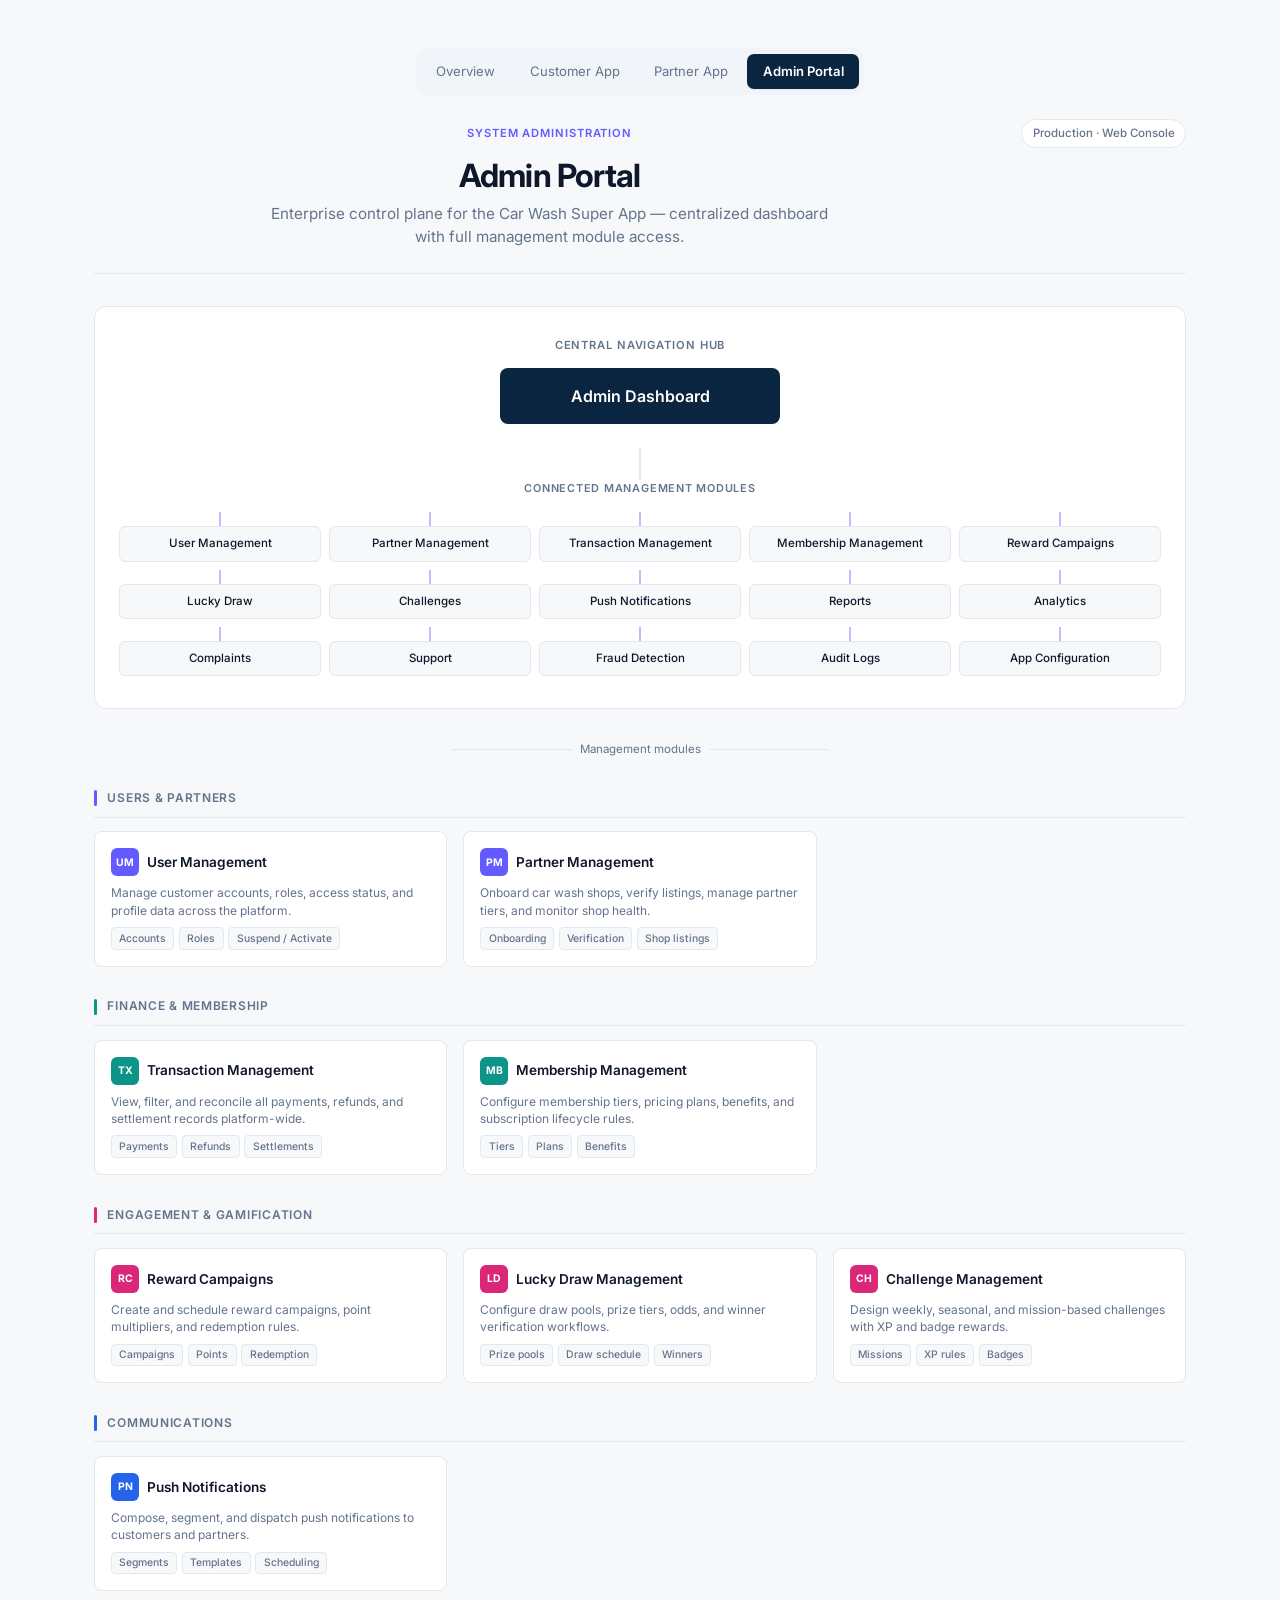
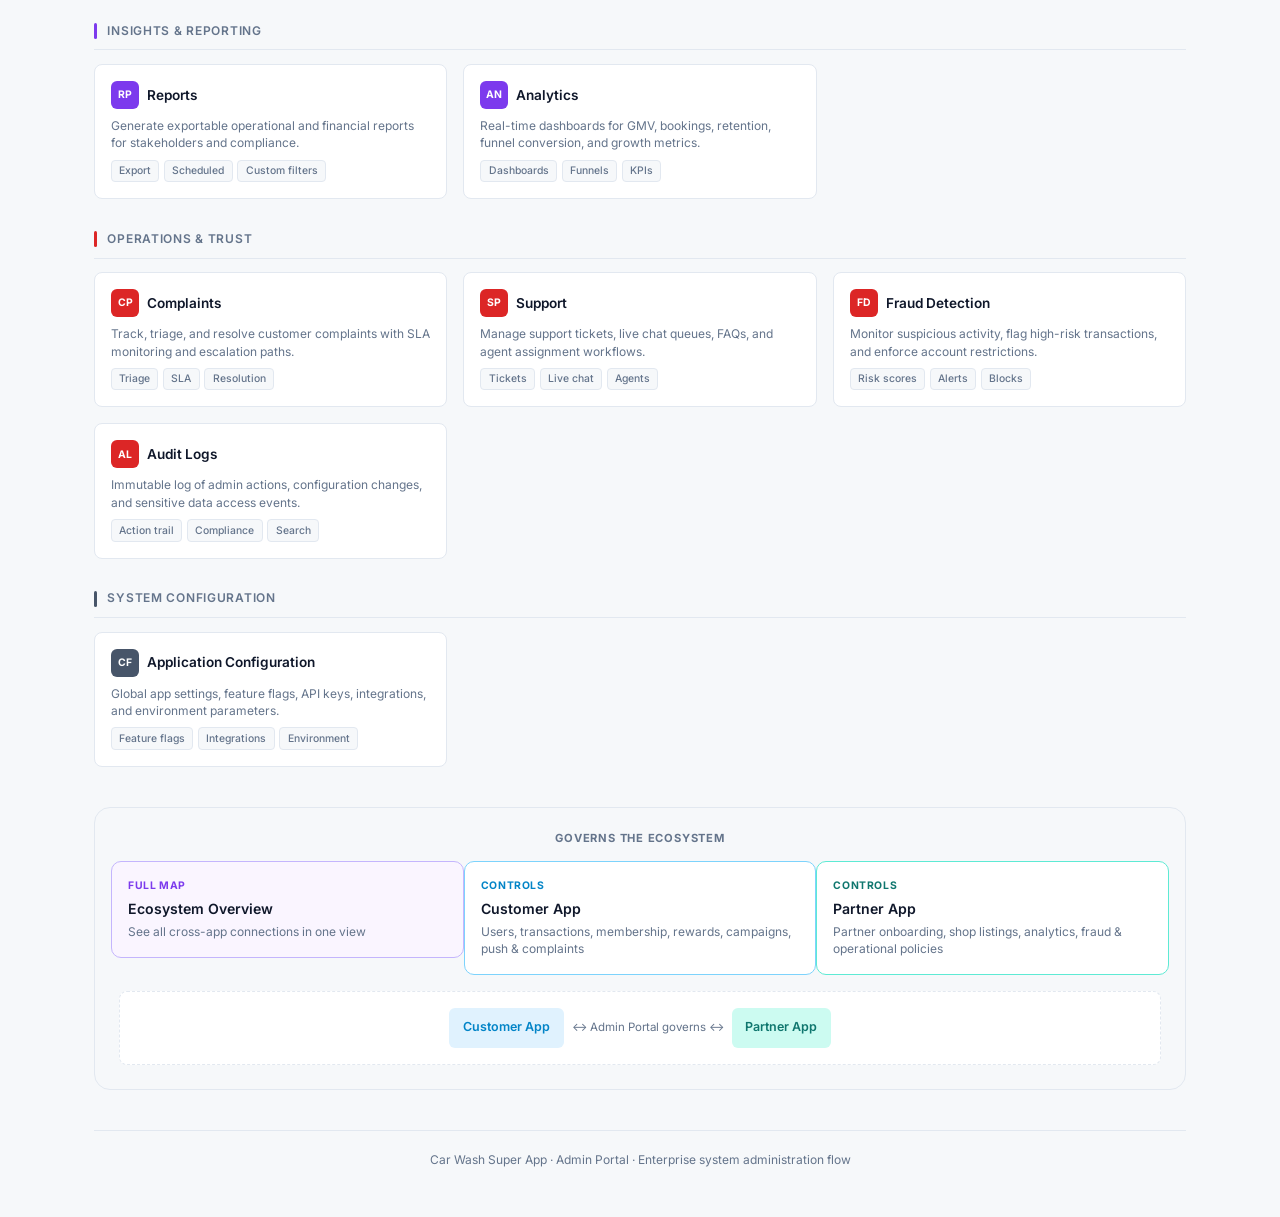
==== commit 2a993000: "Add files via upload" ====
--- a/admin.html
+++ b/admin.html
@@ -74,7 +74,7 @@
         <h3>Users &amp; Partners</h3>
       </div>
       <div class="row g-3">
-        <div class="col-12 col-md-6 col-xl-4"><article class="module-card h-100" id="users">
+        <div class="col-12 col-md-6 col-xl-4"><article class="module-card" id="users">
           <div class="module-card-header">
             <span class="module-icon">UM</span>
             <h4>User Management</h4>
@@ -85,8 +85,8 @@
             <span class="tag">Roles</span>
             <span class="tag">Suspend / Activate</span>
           </div>
-        </article>
-        <div class="col-12 col-md-6 col-xl-4"><article class="module-card h-100" id="partners">
+        </article></div>
+        <div class="col-12 col-md-6 col-xl-4"><article class="module-card" id="partners">
           <div class="module-card-header">
             <span class="module-icon">PM</span>
             <h4>Partner Management</h4>
@@ -97,7 +97,7 @@
             <span class="tag">Verification</span>
             <span class="tag">Shop listings</span>
           </div>
-        </article>
+        </article></div>
       </div>
     </section>
 
@@ -107,8 +107,8 @@
         <span class="group-marker"></span>
         <h3>Finance &amp; Membership</h3>
       </div>
-      <div class="module-grid">
-        <div class="col-12 col-md-6 col-xl-4"><article class="module-card h-100" id="transactions">
+      <div class="row g-3">
+        <div class="col-12 col-md-6 col-xl-4"><article class="module-card" id="transactions">
           <div class="module-card-header">
             <span class="module-icon">TX</span>
             <h4>Transaction Management</h4>
@@ -119,8 +119,8 @@
             <span class="tag">Refunds</span>
             <span class="tag">Settlements</span>
           </div>
-        </article>
-        <div class="col-12 col-md-6 col-xl-4"><article class="module-card h-100" id="membership">
+        </article></div>
+        <div class="col-12 col-md-6 col-xl-4"><article class="module-card" id="membership">
           <div class="module-card-header">
             <span class="module-icon">MB</span>
             <h4>Membership Management</h4>
@@ -131,7 +131,7 @@
             <span class="tag">Plans</span>
             <span class="tag">Benefits</span>
           </div>
-        </article>
+        </article></div>
       </div>
     </section>
 
@@ -141,8 +141,8 @@
         <span class="group-marker"></span>
         <h3>Engagement &amp; Gamification</h3>
       </div>
-      <div class="module-grid">
-        <div class="col-12 col-md-6 col-xl-4"><article class="module-card h-100" id="rewards">
+      <div class="row g-3">
+        <div class="col-12 col-md-6 col-xl-4"><article class="module-card" id="rewards">
           <div class="module-card-header">
             <span class="module-icon">RC</span>
             <h4>Reward Campaigns</h4>
@@ -153,8 +153,8 @@
             <span class="tag">Points</span>
             <span class="tag">Redemption</span>
           </div>
-        </article>
-        <div class="col-12 col-md-6 col-xl-4"><article class="module-card h-100" id="lucky-draw">
+        </article></div>
+        <div class="col-12 col-md-6 col-xl-4"><article class="module-card" id="lucky-draw">
           <div class="module-card-header">
             <span class="module-icon">LD</span>
             <h4>Lucky Draw Management</h4>
@@ -165,8 +165,8 @@
             <span class="tag">Draw schedule</span>
             <span class="tag">Winners</span>
           </div>
-        </article>
-        <div class="col-12 col-md-6 col-xl-4"><article class="module-card h-100" id="challenges">
+        </article></div>
+        <div class="col-12 col-md-6 col-xl-4"><article class="module-card" id="challenges">
           <div class="module-card-header">
             <span class="module-icon">CH</span>
             <h4>Challenge Management</h4>
@@ -177,7 +177,7 @@
             <span class="tag">XP rules</span>
             <span class="tag">Badges</span>
           </div>
-        </article>
+        </article></div>
       </div>
     </section>
 
@@ -187,8 +187,8 @@
         <span class="group-marker"></span>
         <h3>Communications</h3>
       </div>
-      <div class="module-grid">
-        <div class="col-12 col-md-6 col-xl-4"><article class="module-card h-100" id="push">
+      <div class="row g-3">
+        <div class="col-12 col-md-6 col-xl-4"><article class="module-card" id="push">
           <div class="module-card-header">
             <span class="module-icon">PN</span>
             <h4>Push Notifications</h4>
@@ -199,7 +199,7 @@
             <span class="tag">Templates</span>
             <span class="tag">Scheduling</span>
           </div>
-        </article>
+        </article></div>
       </div>
     </section>
 
@@ -209,8 +209,8 @@
         <span class="group-marker"></span>
         <h3>Insights &amp; Reporting</h3>
       </div>
-      <div class="module-grid">
-        <div class="col-12 col-md-6 col-xl-4"><article class="module-card h-100" id="reports">
+      <div class="row g-3">
+        <div class="col-12 col-md-6 col-xl-4"><article class="module-card" id="reports">
           <div class="module-card-header">
             <span class="module-icon">RP</span>
             <h4>Reports</h4>
@@ -221,8 +221,8 @@
             <span class="tag">Scheduled</span>
             <span class="tag">Custom filters</span>
           </div>
-        </article>
-        <div class="col-12 col-md-6 col-xl-4"><article class="module-card h-100" id="analytics">
+        </article></div>
+        <div class="col-12 col-md-6 col-xl-4"><article class="module-card" id="analytics">
           <div class="module-card-header">
             <span class="module-icon">AN</span>
             <h4>Analytics</h4>
@@ -233,7 +233,7 @@
             <span class="tag">Funnels</span>
             <span class="tag">KPIs</span>
           </div>
-        </article>
+        </article></div>
       </div>
     </section>
 
@@ -243,8 +243,8 @@
         <span class="group-marker"></span>
         <h3>Operations &amp; Trust</h3>
       </div>
-      <div class="module-grid">
-        <div class="col-12 col-md-6 col-xl-4"><article class="module-card h-100" id="complaints">
+      <div class="row g-3">
+        <div class="col-12 col-md-6 col-xl-4"><article class="module-card" id="complaints">
           <div class="module-card-header">
             <span class="module-icon">CP</span>
             <h4>Complaints</h4>
@@ -255,8 +255,8 @@
             <span class="tag">SLA</span>
             <span class="tag">Resolution</span>
           </div>
-        </article>
-        <div class="col-12 col-md-6 col-xl-4"><article class="module-card h-100" id="support">
+        </article></div>
+        <div class="col-12 col-md-6 col-xl-4"><article class="module-card" id="support">
           <div class="module-card-header">
             <span class="module-icon">SP</span>
             <h4>Support</h4>
@@ -267,8 +267,8 @@
             <span class="tag">Live chat</span>
             <span class="tag">Agents</span>
           </div>
-        </article>
-        <div class="col-12 col-md-6 col-xl-4"><article class="module-card h-100" id="fraud">
+        </article></div>
+        <div class="col-12 col-md-6 col-xl-4"><article class="module-card" id="fraud">
           <div class="module-card-header">
             <span class="module-icon">FD</span>
             <h4>Fraud Detection</h4>
@@ -279,8 +279,8 @@
             <span class="tag">Alerts</span>
             <span class="tag">Blocks</span>
           </div>
-        </article>
-        <div class="col-12 col-md-6 col-xl-4"><article class="module-card h-100" id="audit">
+        </article></div>
+        <div class="col-12 col-md-6 col-xl-4"><article class="module-card" id="audit">
           <div class="module-card-header">
             <span class="module-icon">AL</span>
             <h4>Audit Logs</h4>
@@ -291,7 +291,7 @@
             <span class="tag">Compliance</span>
             <span class="tag">Search</span>
           </div>
-        </article>
+        </article></div>
       </div>
     </section>
 
@@ -301,8 +301,8 @@
         <span class="group-marker"></span>
         <h3>System Configuration</h3>
       </div>
-      <div class="module-grid">
-        <div class="col-12 col-md-6 col-xl-4"><article class="module-card h-100" id="config">
+      <div class="row g-3">
+        <div class="col-12 col-md-6 col-xl-4"><article class="module-card" id="config">
           <div class="module-card-header">
             <span class="module-icon">CF</span>
             <h4>Application Configuration</h4>
@@ -313,24 +313,24 @@
             <span class="tag">Integrations</span>
             <span class="tag">Environment</span>
           </div>
-        </article>
+        </article></div>
       </div>
     </section>
 
     <section class="ecosystem-bar" aria-labelledby="eco-links-title">
       <h3 id="eco-links-title">Governs the ecosystem</h3>
       <div class="row g-3">
-        <a href="overview.html" class="col-12 col-md-4 eco-link overview d-block h-100">
+        <a href="overview.html" class="col-12 col-md-4 eco-link overview d-block">
           <div class="eco-role">Full map</div>
           <div class="eco-name">Ecosystem Overview</div>
           <div class="eco-desc">See all cross-app connections in one view</div>
         </a>
-        <a href="index.html" class="col-12 col-md-4 eco-link customer d-block h-100">
+        <a href="index.html" class="col-12 col-md-4 eco-link customer d-block">
           <div class="eco-role">Controls</div>
           <div class="eco-name">Customer App</div>
           <div class="eco-desc">Users, transactions, membership, rewards, campaigns, push &amp; complaints</div>
         </a>
-        <a href="partner.html" class="col-12 col-md-4 eco-link partner d-block h-100">
+        <a href="partner.html" class="col-12 col-md-4 eco-link partner d-block">
           <div class="eco-role">Controls</div>
           <div class="eco-name">Partner App</div>
           <div class="eco-desc">Partner onboarding, shop listings, analytics, fraud &amp; operational policies</div>
--- a/css/shared.css
+++ b/css/shared.css
@@ -0,0 +1,837 @@
+/* Car Wash Super App — shared styles (Bootstrap 5 companion) */
+
+:root {
+  --cw-text: #0f172a;
+  --cw-text-muted: #64748b;
+  --cw-border: #e2e8f0;
+  --cw-arrow: #94a3b8;
+  --screen-radius: 10px;
+  --module-radius: 16px;
+}
+
+body {
+  font-family: "Inter", system-ui, -apple-system, sans-serif;
+  color: var(--cw-text);
+  background: #fff;
+  overflow-x: hidden;
+  -webkit-font-smoothing: antialiased;
+}
+
+/* Bootstrap nav override */
+.app-nav {
+  background: #f1f5f9;
+  border-radius: 10px;
+  padding: 0.35rem;
+  max-width: 100%;
+  width: fit-content;
+}
+
+.app-nav .nav-link {
+  font-size: clamp(0.68rem, 2.5vw, 0.82rem);
+  color: var(--cw-text-muted);
+  border-radius: 7px;
+  padding: 0.45rem 0.65rem;
+  white-space: nowrap;
+}
+
+@media (min-width: 576px) {
+  .app-nav .nav-link { padding: 0.5rem 0.95rem; }
+}
+
+.app-nav .nav-link:hover { color: var(--cw-text); background: #e2e8f0; }
+.app-nav .nav-link.active {
+  background: #fff !important;
+  color: var(--cw-text) !important;
+  font-weight: 600;
+  box-shadow: 0 1px 2px rgba(0, 0, 0, 0.06);
+}
+
+.app-nav.app-nav--admin .nav-link.active {
+  background: #0a2540 !important;
+  color: #fff !important;
+}
+
+/* Header */
+.doc-header {
+  text-align: center;
+  margin-bottom: 2rem;
+  padding-bottom: 1.5rem;
+  border-bottom: 1px solid var(--cw-border);
+}
+
+.doc-header .badge {
+  display: inline-block;
+  font-size: 0.7rem;
+  font-weight: 600;
+  letter-spacing: 0.08em;
+  text-transform: uppercase;
+  padding: 0.35rem 0.75rem;
+  border-radius: 999px;
+  margin-bottom: 0.75rem;
+}
+
+.doc-header h1 {
+  font-size: clamp(1.35rem, 4vw, 2rem);
+  font-weight: 700;
+  letter-spacing: -0.03em;
+  margin-bottom: 0.5rem;
+}
+
+.doc-header p {
+  color: var(--cw-text-muted);
+  font-size: clamp(0.85rem, 2.5vw, 0.95rem);
+  max-width: 560px;
+  margin: 0 auto;
+}
+
+/* Legend */
+.legend {
+  display: flex;
+  flex-wrap: wrap;
+  gap: 0.45rem 0.85rem;
+  justify-content: center;
+  margin-bottom: 2rem;
+}
+
+.legend-item {
+  display: flex;
+  align-items: center;
+  gap: 0.4rem;
+  font-size: 0.72rem;
+  font-weight: 500;
+  color: var(--cw-text-muted);
+}
+
+.legend-swatch {
+  width: 12px;
+  height: 12px;
+  border-radius: 3px;
+  flex-shrink: 0;
+}
+
+/* Modules */
+.module {
+  border-radius: var(--module-radius);
+  border: 1px solid var(--cw-border);
+  padding: 1.25rem;
+  background: #fff;
+  height: 100%;
+}
+
+@media (min-width: 768px) {
+  .module { padding: 1.5rem; }
+}
+
+.module-header {
+  display: flex;
+  align-items: flex-start;
+  gap: 0.75rem;
+  margin-bottom: 1.25rem;
+  flex-wrap: wrap;
+}
+
+.module-num {
+  font-size: 0.65rem;
+  font-weight: 700;
+  letter-spacing: 0.06em;
+  text-transform: uppercase;
+  padding: 0.25rem 0.5rem;
+  border-radius: 4px;
+  flex-shrink: 0;
+  color: #fff;
+}
+
+.module-title {
+  font-size: clamp(0.9rem, 2.5vw, 1rem);
+  font-weight: 600;
+  line-height: 1.35;
+}
+
+/* Screen nodes */
+.screen {
+  position: relative;
+  display: block;
+  width: 100%;
+  max-width: 280px;
+  margin: 0 auto;
+  padding: 0.65rem 1rem 0.65rem 1.1rem;
+  border: 1px solid var(--cw-border);
+  border-radius: var(--screen-radius);
+  background: #fff;
+  font-size: clamp(0.78rem, 2.2vw, 0.82rem);
+  font-weight: 500;
+  text-align: center;
+  color: var(--cw-text);
+  word-break: break-word;
+}
+
+.screen::before {
+  content: "";
+  position: absolute;
+  left: 0;
+  top: 0;
+  bottom: 0;
+  width: 4px;
+  border-radius: var(--screen-radius) 0 0 var(--screen-radius);
+}
+
+.screen.optional {
+  border-style: dashed;
+  color: var(--cw-text-muted);
+  font-weight: 400;
+}
+
+.screen.hub-main {
+  max-width: min(320px, 100%);
+  padding: 1rem 1.25rem;
+  font-size: 1rem;
+  font-weight: 700;
+  border-width: 2px;
+  border-color: #93c5fd;
+  background: #dbeafe;
+  color: #1e40af;
+}
+
+.screen.hub-main::before { width: 5px; background: #3b82f6; }
+
+.screen.small {
+  max-width: none;
+  font-size: 0.78rem;
+  padding: 0.5rem 0.75rem;
+}
+
+/* Vertical flow */
+.v-flow {
+  display: flex;
+  flex-direction: column;
+  align-items: center;
+  gap: 0;
+  width: 100%;
+}
+
+.arrow-down {
+  display: flex;
+  flex-direction: column;
+  align-items: center;
+  height: 28px;
+  flex-shrink: 0;
+}
+
+.arrow-down .stem {
+  width: 2px;
+  flex: 1;
+  background: var(--cw-arrow);
+}
+
+.arrow-down .head {
+  width: 0;
+  height: 0;
+  border-left: 4px solid transparent;
+  border-right: 4px solid transparent;
+  border-top: 5px solid var(--cw-arrow);
+}
+
+/* Home Dashboard hub */
+.hub-section { margin-bottom: 2rem; }
+
+.hub-fan {
+  display: flex;
+  flex-direction: column;
+  align-items: center;
+  width: 100%;
+  max-width: 760px;
+  margin: 0 auto;
+}
+
+.hub-trunk {
+  display: flex;
+  flex-direction: column;
+  align-items: center;
+  width: 100%;
+}
+
+.hub-trunk .arrow-down { height: 28px; }
+.hub-trunk .arrow-down .stem { background: #94a3b8; }
+.hub-trunk .arrow-down .head { border-top-color: #94a3b8; }
+
+.hub-bus-wrap { width: 100%; }
+
+.hub-bus {
+  width: 100%;
+  height: 2px;
+  background: #94a3b8;
+}
+
+.hub-column {
+  position: relative;
+  min-height: 168px;
+}
+
+.hub-wire {
+  position: absolute;
+  top: 0;
+  left: 0;
+  width: 100%;
+  height: 168px;
+  display: block;
+  overflow: visible;
+  pointer-events: none;
+}
+
+.hub-wire path {
+  fill: none;
+  stroke: #94a3b8;
+  stroke-width: 1.5;
+  stroke-linecap: square;
+  stroke-linejoin: miter;
+}
+
+.hub-items {
+  position: relative;
+  z-index: 1;
+  width: 100%;
+  height: 100%;
+  min-height: 168px;
+}
+
+.hub-items .hub-tier-a {
+  position: absolute;
+  top: 36px;
+  left: 0;
+  right: 0;
+}
+
+.hub-items .hub-tier-b {
+  position: absolute;
+  top: 108px;
+  left: 0;
+  right: 0;
+}
+
+.hub-items .screen { margin: 0; }
+
+.screen.hub-tier-a {
+  max-width: none;
+  width: 100%;
+  font-size: clamp(0.7rem, 2vw, 0.76rem);
+  padding: 0.55rem 0.4rem;
+  background: #ecfdf5;
+  border-color: #6ee7b7;
+  color: #065f46;
+}
+
+.screen.hub-tier-a::before { background: #10b981; }
+
+.screen.hub-tier-b {
+  max-width: none;
+  width: 100%;
+  font-size: clamp(0.7rem, 2vw, 0.76rem);
+  padding: 0.55rem 0.4rem;
+  background: #fff7ed;
+  border-color: #fdba74;
+  color: #9a3412;
+}
+
+.screen.hub-tier-b::before { background: #f97316; }
+
+.hub-note {
+  text-align: center;
+  font-size: 0.8rem;
+  color: var(--cw-text-muted);
+  margin-top: 1.25rem;
+  font-style: italic;
+  padding: 0 0.5rem;
+}
+
+/* Mobile hub — stacked vertical pairs */
+@media (max-width: 767.98px) {
+  .hub-trunk,
+  .hub-bus { display: none; }
+
+  .hub-wire { display: none !important; }
+
+  .hub-column {
+    min-height: 0;
+    padding: 0.75rem 0;
+    border-bottom: 1px solid var(--cw-border);
+  }
+
+  .hub-column:last-child { border-bottom: none; }
+
+  .hub-items {
+    min-height: 0;
+    height: auto;
+    display: flex;
+    flex-direction: column;
+    align-items: center;
+    gap: 0;
+  }
+
+  .hub-items .hub-tier-a,
+  .hub-items .hub-tier-b {
+    position: static;
+    max-width: 280px;
+    width: 100%;
+  }
+
+  .hub-items .arrow-down { display: flex; }
+
+  .hub-mobile-entry {
+    display: flex;
+    flex-direction: column;
+    align-items: center;
+    width: 100%;
+    margin-bottom: 0.5rem;
+  }
+
+  .hub-mobile-entry .arrow-down { height: 24px; }
+  .hub-mobile-entry .arrow-down .stem { background: #94a3b8; }
+  .hub-mobile-entry .arrow-down .head { border-top-color: #94a3b8; }
+}
+
+@media (min-width: 768px) {
+  .hub-mobile-entry { display: none; }
+  .hub-items .hub-mobile-arrow { display: none; }
+}
+
+@media (max-width: 767.98px) {
+  .hub-items .hub-mobile-arrow {
+    display: flex;
+    height: 22px;
+  }
+}
+
+/* Detail blocks */
+.detail-block {
+  margin-top: 1rem;
+  padding: 0.85rem 1rem;
+  background: #f8fafc;
+  border: 1px solid var(--cw-border);
+  border-radius: 8px;
+  font-size: 0.75rem;
+  color: var(--cw-text-muted);
+}
+
+.detail-block strong {
+  display: block;
+  color: var(--cw-text);
+  font-size: 0.72rem;
+  font-weight: 600;
+  text-transform: uppercase;
+  letter-spacing: 0.04em;
+  margin-bottom: 0.4rem;
+}
+
+.detail-block ul {
+  list-style: none;
+  display: flex;
+  flex-wrap: wrap;
+  gap: 0.25rem 0.75rem;
+  padding: 0;
+  margin: 0;
+}
+
+.detail-block li::before {
+  content: "· ";
+  color: var(--cw-arrow);
+}
+
+/* Grids */
+.feature-grid {
+  display: grid;
+  grid-template-columns: repeat(2, 1fr);
+  gap: 0.5rem;
+}
+
+.feature-grid.cols-3 { grid-template-columns: repeat(2, 1fr); }
+
+@media (min-width: 576px) {
+  .feature-grid.cols-3 { grid-template-columns: repeat(3, 1fr); }
+}
+
+.rewards-grid {
+  display: grid;
+  grid-template-columns: repeat(2, 1fr);
+  gap: 0.5rem;
+}
+
+@media (min-width: 576px) {
+  .rewards-grid { grid-template-columns: repeat(3, 1fr); }
+}
+
+.tier-row {
+  display: grid;
+  grid-template-columns: repeat(2, 1fr);
+  gap: 0.5rem;
+}
+
+@media (min-width: 576px) {
+  .tier-row { grid-template-columns: repeat(4, 1fr); }
+}
+
+.tier-card {
+  padding: 0.6rem;
+  border: 1px solid var(--cw-border);
+  border-radius: 8px;
+  text-align: center;
+  font-size: 0.75rem;
+  font-weight: 600;
+  background: #fff;
+}
+
+.notif-list {
+  display: flex;
+  flex-direction: column;
+  gap: 0.4rem;
+}
+
+.notif-list .screen.small {
+  max-width: none;
+  text-align: left;
+  padding-left: 1rem;
+}
+
+.flow-link {
+  font-size: 0.7rem;
+  font-weight: 600;
+  color: #7c3aed;
+  text-align: center;
+  margin: 0.25rem 0;
+}
+
+.section-divider {
+  display: flex;
+  align-items: center;
+  gap: 1rem;
+  margin: 2rem 0 1.5rem;
+  color: var(--cw-text-muted);
+  font-size: 0.75rem;
+  font-weight: 600;
+  text-transform: uppercase;
+  letter-spacing: 0.06em;
+}
+
+.section-divider::before,
+.section-divider::after {
+  content: "";
+  flex: 1;
+  height: 1px;
+  background: var(--cw-border);
+}
+
+/* Ecosystem bar */
+.ecosystem-bar {
+  margin-top: 2.5rem;
+  padding: 1.25rem;
+  border: 1px solid var(--cw-border);
+  border-radius: var(--module-radius);
+  background: #f8fafc;
+}
+
+@media (min-width: 768px) {
+  .ecosystem-bar { padding: 1.5rem; }
+}
+
+.ecosystem-bar h3 {
+  font-size: 0.7rem;
+  font-weight: 700;
+  text-transform: uppercase;
+  letter-spacing: 0.07em;
+  color: var(--cw-text-muted);
+  text-align: center;
+  margin-bottom: 1rem;
+}
+
+.eco-link {
+  display: block;
+  height: 100%;
+  padding: 1rem;
+  border-radius: 10px;
+  border: 1px solid var(--cw-border);
+  background: #fff;
+  text-decoration: none;
+  color: inherit;
+  transition: border-color 0.15s;
+}
+
+.eco-link:hover { border-color: #94a3b8; color: inherit; }
+
+.eco-link .eco-role {
+  font-size: 0.65rem;
+  font-weight: 700;
+  text-transform: uppercase;
+  letter-spacing: 0.06em;
+  margin-bottom: 0.25rem;
+}
+
+.eco-link .eco-name {
+  font-size: 0.88rem;
+  font-weight: 600;
+  margin-bottom: 0.35rem;
+}
+
+.eco-link .eco-desc {
+  font-size: 0.75rem;
+  color: var(--cw-text-muted);
+  line-height: 1.4;
+}
+
+.eco-link.overview { border-color: #c4b5fd; background: #faf5ff; }
+.eco-link.overview .eco-role { color: #7c3aed; }
+.eco-link.partner { border-color: #5eead4; }
+.eco-link.partner .eco-role { color: #0f766e; }
+.eco-link.admin { border-color: #c4b5fd; }
+.eco-link.admin .eco-role { color: #635bff; }
+.eco-link.customer { border-color: #7dd3fc; }
+.eco-link.customer .eco-role { color: #0284c7; }
+
+.eco-sync {
+  margin-top: 1rem;
+  padding: 0.85rem 1rem;
+  background: #fff;
+  border: 1px dashed #c4b5fd;
+  border-radius: 8px;
+  font-size: clamp(0.72rem, 2vw, 0.78rem);
+  color: var(--cw-text-muted);
+  text-align: center;
+}
+
+.eco-sync strong { color: #7c3aed; }
+
+/* Integration blocks (partner) */
+.integration {
+  margin: 2rem 0;
+  padding: 1.25rem;
+  border: 2px dashed #c4b5fd;
+  border-radius: var(--module-radius);
+  background: linear-gradient(180deg, #ede9fe 0%, #fff 60%);
+}
+
+@media (min-width: 768px) {
+  .integration { padding: 1.75rem; }
+}
+
+.integration-header { text-align: center; margin-bottom: 1.25rem; }
+
+.integration-header h3 {
+  font-size: 0.85rem;
+  font-weight: 700;
+  text-transform: uppercase;
+  letter-spacing: 0.06em;
+  color: #7c3aed;
+  margin-bottom: 0.35rem;
+}
+
+.integration-header p {
+  font-size: 0.8rem;
+  color: var(--cw-text-muted);
+}
+
+.integration-flow {
+  display: flex;
+  flex-direction: column;
+  align-items: center;
+  gap: 0.75rem;
+}
+
+@media (min-width: 576px) {
+  .integration-flow {
+    flex-direction: row;
+    justify-content: center;
+    flex-wrap: wrap;
+  }
+}
+
+.integration-box {
+  padding: 1rem 1.25rem;
+  border-radius: var(--screen-radius);
+  border: 1px solid var(--cw-border);
+  background: #fff;
+  text-align: center;
+  width: 100%;
+  max-width: 220px;
+}
+
+.integration-box .label {
+  font-size: 0.65rem;
+  font-weight: 700;
+  text-transform: uppercase;
+  letter-spacing: 0.06em;
+  margin-bottom: 0.35rem;
+}
+
+.integration-box .name { font-size: 0.85rem; font-weight: 600; }
+
+.integration-box.customer { border-color: #c7d2fe; background: #eef2ff; }
+.integration-box.customer .label { color: #6366f1; }
+.integration-box.partner { border-color: #c4b5fd; background: #ede9fe; }
+.integration-box.partner .label { color: #7c3aed; }
+
+.integration-arrow {
+  display: flex;
+  flex-direction: column;
+  align-items: center;
+  color: #7c3aed;
+  font-size: 0.75rem;
+  font-weight: 600;
+  gap: 0.2rem;
+}
+
+.integration-arrow .line-h {
+  width: 48px;
+  height: 2px;
+  background: #7c3aed;
+  position: relative;
+}
+
+@media (max-width: 575.98px) {
+  .integration-arrow .line-h {
+    width: 2px;
+    height: 24px;
+  }
+
+  .integration-arrow .line-h::after {
+    top: auto;
+    bottom: -1px;
+    right: -4px;
+    border: 5px solid transparent;
+    border-top-color: #7c3aed;
+    border-left-color: transparent;
+  }
+}
+
+.integration-arrow .line-h::after {
+  content: "";
+  position: absolute;
+  right: -1px;
+  top: -4px;
+  border: 5px solid transparent;
+  border-left-color: #7c3aed;
+}
+
+.integration-triple {
+  display: flex;
+  flex-direction: column;
+  align-items: center;
+  gap: 0.75rem;
+  margin-top: 1rem;
+}
+
+@media (min-width: 768px) {
+  .integration-triple {
+    flex-direction: row;
+    justify-content: center;
+    flex-wrap: wrap;
+  }
+}
+
+/* Flow branch */
+.flow-branch {
+  display: grid;
+  grid-template-columns: 1fr 1fr;
+  gap: 0.75rem;
+  width: 100%;
+  max-width: 420px;
+}
+
+.branch-or {
+  grid-column: 1 / -1;
+  text-align: center;
+  font-size: 0.72rem;
+  font-weight: 600;
+  color: var(--cw-text-muted);
+  text-transform: uppercase;
+}
+
+.flow-branch .screen { max-width: none; }
+
+.branch-continue {
+  grid-column: 1 / -1;
+  display: flex;
+  flex-direction: column;
+  align-items: center;
+}
+
+.screen.accept { border-color: #86efac; background: #f0fdf4; }
+.screen.accept::before { background: #22c55e; }
+.screen.reject { border-style: dashed; color: var(--cw-text-muted); font-weight: 400; }
+.screen.external { border-color: #c7d2fe; background: #eef2ff; max-width: 280px; }
+.screen.external::before { background: #6366f1; }
+
+/* Hub spokes (partner) */
+.hub-spokes {
+  display: grid;
+  grid-template-columns: repeat(2, 1fr);
+  gap: 0.75rem;
+  width: 100%;
+}
+
+@media (min-width: 576px) {
+  .hub-spokes { grid-template-columns: repeat(3, 1fr); }
+}
+
+@media (min-width: 992px) {
+  .hub-spokes { grid-template-columns: repeat(3, 1fr); max-width: 720px; margin: 0 auto; }
+}
+
+.widget-row {
+  display: grid;
+  grid-template-columns: repeat(2, 1fr);
+  gap: 0.75rem;
+}
+
+@media (min-width: 576px) {
+  .widget-row { grid-template-columns: repeat(4, 1fr); max-width: 720px; margin: 0 auto; }
+}
+
+.spoke { display: flex; flex-direction: column; align-items: center; gap: 0.35rem; }
+.spoke-line { width: 2px; height: 18px; background: #0f766e; opacity: 0.45; }
+
+/* Footer */
+.site-footer {
+  text-align: center;
+  margin-top: 2.5rem;
+  padding-top: 1.25rem;
+  border-top: 1px solid var(--cw-border);
+  font-size: 0.75rem;
+  color: var(--cw-text-muted);
+}
+
+@media (max-width: 767.98px) {
+  .hub-trunk,
+  .hub-bus { display: none !important; }
+
+  .hub-items .hub-mobile-arrow { display: flex !important; }
+}
+
+.hub-columns.row > [class*="col-"] {
+  display: flex;
+  justify-content: center;
+}
+
+@media (max-width: 575.98px) {
+  .module { padding: 1rem; }
+  .module.m2.hub { padding: 1rem; }
+  .screen { max-width: 100%; }
+  .flow-branch { max-width: 100%; }
+  .app-nav { width: 100%; }
+}
+
+@media (min-width: 576px) {
+  .app-nav { width: fit-content; }
+}
+
+.hub-mobile-entry {
+  display: none;
+  flex-direction: column;
+  align-items: center;
+  width: 100%;
+  margin-bottom: 0.5rem;
+}
+
+@media (max-width: 767.98px) {
+  .hub-mobile-entry { display: flex; }
+}
+
+.hub-items .hub-mobile-arrow { display: none; height: 22px; }
+.module.m2.hub { overflow-x: hidden; }
--- a/css/admin.css
+++ b/css/admin.css
@@ -0,0 +1,253 @@
+/* Admin portal */
+
+body { background: #f6f8fa; }
+
+:root {
+  --hub: #0a2540;
+  --hub-accent: #635bff;
+  --hub-bg: #f0efff;
+  --g-users: #635bff;
+  --g-finance: #0d9488;
+  --g-engage: #db2777;
+  --g-comms: #2563eb;
+  --g-insights: #7c3aed;
+  --g-ops: #dc2626;
+  --g-system: #475569;
+}
+
+.doc-header .badge { color: var(--hub-accent); }
+
+.doc-header-inner {
+  display: flex;
+  align-items: flex-start;
+  justify-content: space-between;
+  gap: 1rem;
+  flex-wrap: wrap;
+}
+
+.doc-header-inner > div:first-child { flex: 1; min-width: 0; }
+
+.env-pill {
+  font-size: 0.72rem;
+  font-weight: 500;
+  padding: 0.3rem 0.65rem;
+  border: 1px solid var(--cw-border);
+  border-radius: 999px;
+  color: var(--cw-text-muted);
+  background: #fff;
+}
+
+.hub-panel {
+  background: #fff;
+  border: 1px solid var(--cw-border);
+  border-radius: 12px;
+  padding: 1.5rem 1rem;
+  margin-bottom: 2rem;
+}
+
+@media (min-width: 768px) {
+  .hub-panel { padding: 2rem 1.5rem; }
+}
+
+.hub-panel-header { text-align: center; margin-bottom: 1.5rem; }
+
+.hub-panel-header h2 {
+  font-size: 0.7rem;
+  font-weight: 600;
+  text-transform: uppercase;
+  letter-spacing: 0.08em;
+  color: var(--cw-text-muted);
+  margin-bottom: 1rem;
+}
+
+.hub-node {
+  display: block;
+  width: 100%;
+  max-width: 280px;
+  margin: 0 auto;
+  padding: 1rem 1.25rem;
+  background: var(--hub);
+  color: #fff;
+  font-size: 1rem;
+  font-weight: 600;
+  text-align: center;
+  border-radius: 8px;
+}
+
+.hub-connector-admin { display: flex; justify-content: center; height: 32px; }
+.hub-connector-admin .stem { width: 2px; height: 100%; background: var(--cw-border); }
+
+.hub-spokes-label {
+  text-align: center;
+  font-size: 0.68rem;
+  font-weight: 600;
+  text-transform: uppercase;
+  letter-spacing: 0.07em;
+  color: var(--cw-text-muted);
+  margin-bottom: 1rem;
+}
+
+.hub-link {
+  display: flex;
+  flex-direction: column;
+  align-items: center;
+  text-decoration: none;
+  color: inherit;
+}
+
+.hub-link-line {
+  width: 2px;
+  height: 14px;
+  background: var(--hub-accent);
+  opacity: 0.4;
+}
+
+.hub-chip {
+  width: 100%;
+  padding: 0.5rem 0.35rem;
+  font-size: clamp(0.65rem, 2vw, 0.72rem);
+  font-weight: 500;
+  text-align: center;
+  background: #f6f8fa;
+  border: 1px solid var(--cw-border);
+  border-radius: 6px;
+  color: var(--cw-text);
+  word-break: break-word;
+}
+
+.hub-link:hover .hub-chip {
+  border-color: var(--hub-accent);
+  background: var(--hub-bg);
+}
+
+.flow-bridge {
+  display: flex;
+  align-items: center;
+  justify-content: center;
+  gap: 0.5rem;
+  margin: 0.5rem 0 2rem;
+  font-size: 0.72rem;
+  color: var(--cw-text-muted);
+}
+
+.flow-bridge .line { flex: 1; max-width: 120px; height: 1px; background: var(--cw-border); }
+
+.group { margin-bottom: 2rem; }
+
+.group-header {
+  display: flex;
+  align-items: center;
+  gap: 0.65rem;
+  margin-bottom: 0.85rem;
+  padding-bottom: 0.65rem;
+  border-bottom: 1px solid var(--cw-border);
+}
+
+.group-marker { width: 3px; height: 16px; border-radius: 2px; flex-shrink: 0; }
+
+.group-header h3 {
+  font-size: 0.75rem;
+  font-weight: 600;
+  text-transform: uppercase;
+  letter-spacing: 0.06em;
+  color: var(--cw-text-muted);
+  margin: 0;
+}
+
+.group.g-users .group-marker { background: var(--g-users); }
+.group.g-finance .group-marker { background: var(--g-finance); }
+.group.g-engage .group-marker { background: var(--g-engage); }
+.group.g-comms .group-marker { background: var(--g-comms); }
+.group.g-insights .group-marker { background: var(--g-insights); }
+.group.g-ops .group-marker { background: var(--g-ops); }
+.group.g-system .group-marker { background: var(--g-system); }
+
+.module-card {
+  background: #fff;
+  border: 1px solid var(--cw-border);
+  border-radius: 8px;
+  padding: 1rem;
+  height: 100%;
+}
+
+.module-card-header { display: flex; align-items: center; gap: 0.5rem; margin-bottom: 0.5rem; }
+
+.module-icon {
+  width: 28px;
+  height: 28px;
+  border-radius: 6px;
+  display: flex;
+  align-items: center;
+  justify-content: center;
+  font-size: 0.65rem;
+  font-weight: 700;
+  color: #fff;
+  flex-shrink: 0;
+}
+
+.g-users .module-icon { background: var(--g-users); }
+.g-finance .module-icon { background: var(--g-finance); }
+.g-engage .module-icon { background: var(--g-engage); }
+.g-comms .module-icon { background: var(--g-comms); }
+.g-insights .module-icon { background: var(--g-insights); }
+.g-ops .module-icon { background: var(--g-ops); }
+.g-system .module-icon { background: var(--g-system); }
+
+.module-card h4 {
+  font-size: 0.85rem;
+  font-weight: 600;
+  margin: 0;
+}
+
+.module-card .desc {
+  font-size: 0.75rem;
+  color: var(--cw-text-muted);
+  line-height: 1.45;
+  margin-bottom: 0.5rem;
+}
+
+.module-card .tags {
+  display: flex;
+  flex-wrap: wrap;
+  gap: 0.3rem;
+}
+
+.module-card .tag {
+  font-size: 0.65rem;
+  font-weight: 500;
+  padding: 0.15rem 0.45rem;
+  background: #f6f8fa;
+  border: 1px solid var(--cw-border);
+  border-radius: 4px;
+  color: var(--cw-text-muted);
+}
+
+.eco-governs {
+  display: flex;
+  flex-direction: column;
+  align-items: center;
+  gap: 0.5rem;
+  margin-top: 1rem;
+  padding: 1rem;
+  background: #fff;
+  border: 1px dashed var(--cw-border);
+  border-radius: 8px;
+  text-align: center;
+}
+
+@media (min-width: 576px) {
+  .eco-governs { flex-direction: row; justify-content: center; }
+}
+
+.gov-node {
+  padding: 0.65rem 0.85rem;
+  border-radius: 6px;
+  font-size: 0.78rem;
+  font-weight: 600;
+}
+
+.gov-node.customer { background: #e0f2fe; color: #0284c7; }
+.gov-node.partner { background: #ccfbf1; color: #0f766e; }
+.gov-arrow { font-size: 0.72rem; color: var(--cw-text-muted); }
+
+.ecosystem-bar { background: #f6f8fa; }
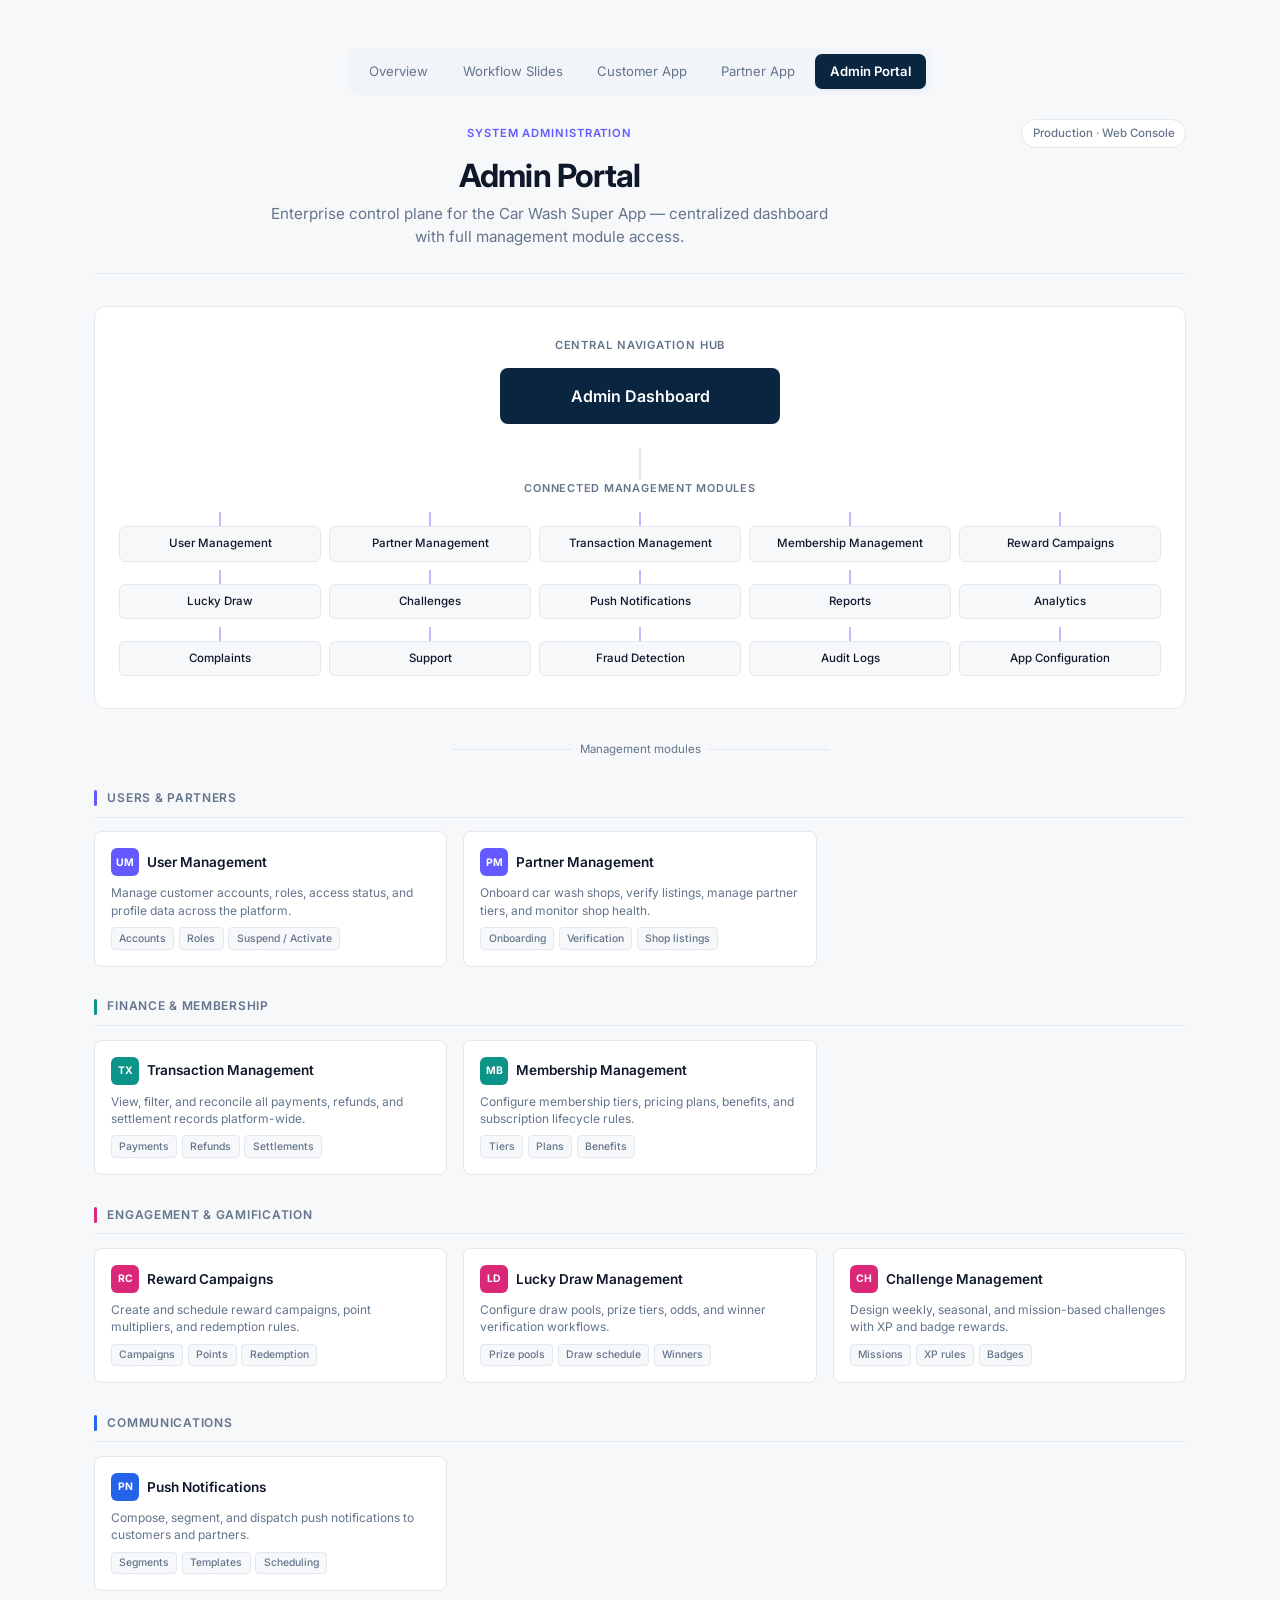
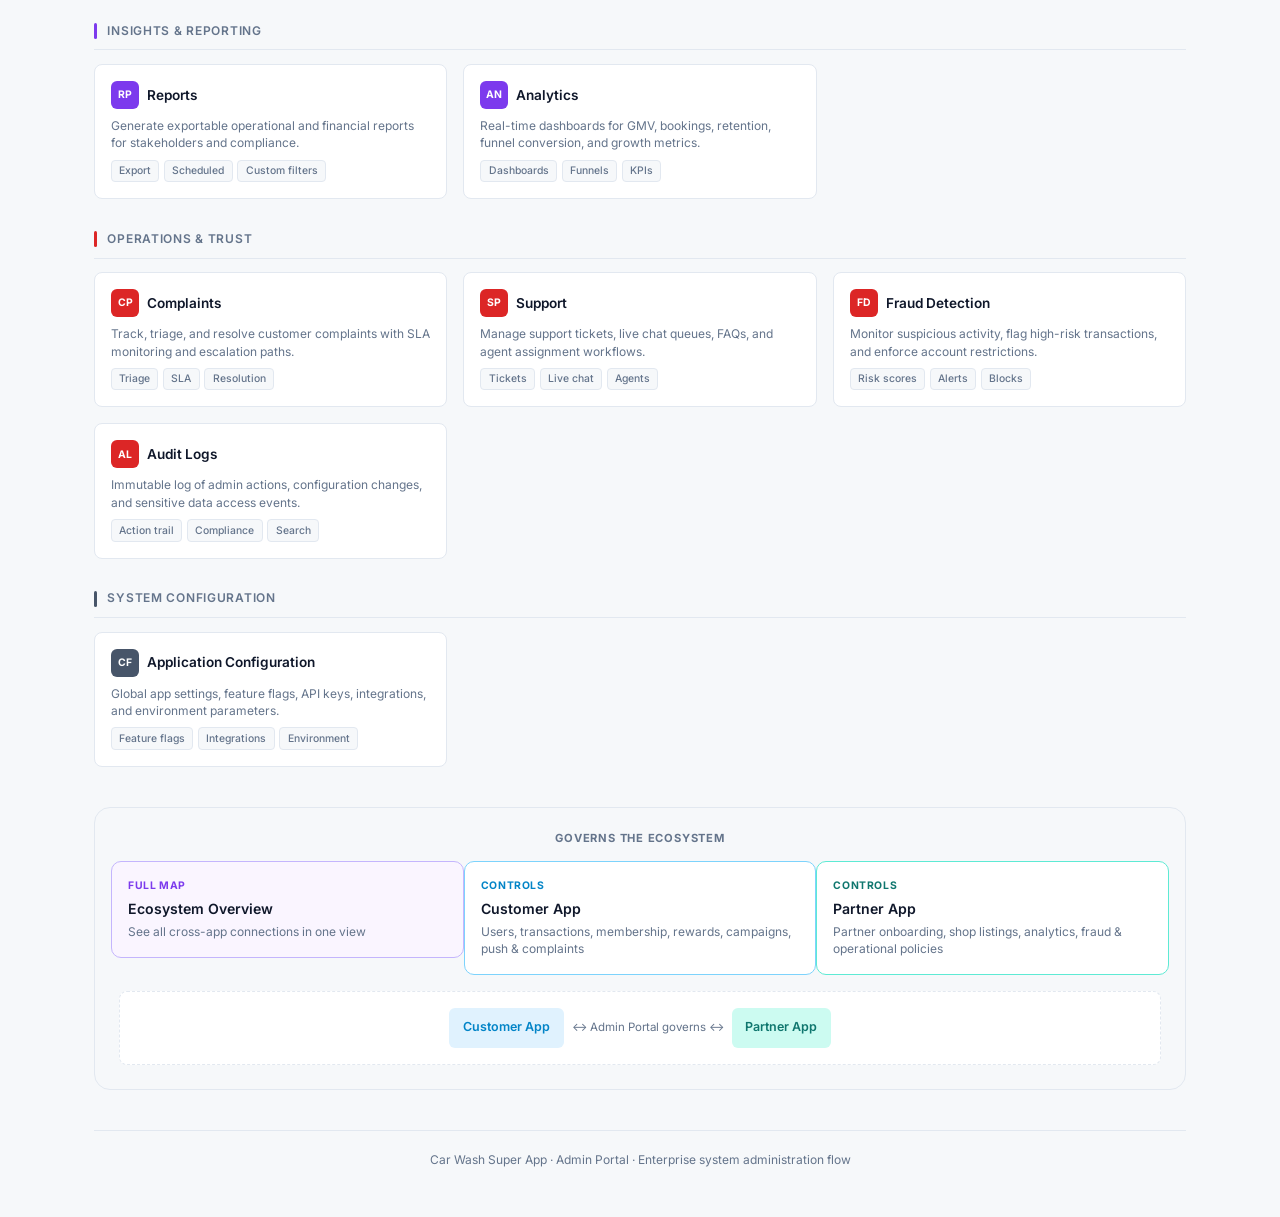
==== commit 8fbb00c2: "Add files via upload" ====
--- a/admin.html
+++ b/admin.html
@@ -16,6 +16,7 @@
 
     <nav class="nav nav-pills app-nav app-nav--admin flex-wrap justify-content-center gap-1 mb-4 mx-auto" aria-label="App flows">
       <a class="nav-link" href="overview.html">Overview</a>
+      <a class="nav-link" href="slides.html">Workflow Slides</a>
       <a class="nav-link" href="index.html">Customer App</a>
       <a class="nav-link" href="partner.html">Partner App</a>
       <a class="nav-link active" href="admin.html">Admin Portal</a>
--- a/css/shared.css
+++ b/css/shared.css
@@ -109,17 +109,32 @@
   flex-shrink: 0;
 }
 
-/* Modules */
+/* Modules — always fit content; never stretch to match a taller sibling in the row */
 .module {
   border-radius: var(--module-radius);
   border: 1px solid var(--cw-border);
   padding: 1.25rem;
   background: #fff;
-  height: 100%;
+  height: auto;
 }
 
 @media (min-width: 768px) {
   .module { padding: 1.5rem; }
+}
+
+.row.g-4,
+.row.g-3:not(.hub-columns) {
+  align-items: flex-start;
+}
+
+.row.g-4 > [class*="col-"],
+.row.g-3:not(.hub-columns) > [class*="col-"] {
+  height: auto;
+}
+
+.row.g-4 .module,
+.row.g-3:not(.hub-columns) .module-card {
+  height: auto;
 }
 
 .module-header {
@@ -200,13 +215,14 @@
   padding: 0.5rem 0.75rem;
 }
 
-/* Vertical flow */
+/* Vertical flow — shrink-wrap content, never fill parent height */
 .v-flow {
   display: flex;
   flex-direction: column;
   align-items: center;
   gap: 0;
   width: 100%;
+  flex: 0 0 auto;
 }
 
 .arrow-down {
@@ -544,7 +560,7 @@
 
 .eco-link {
   display: block;
-  height: 100%;
+  height: auto;
   padding: 1rem;
   border-radius: 10px;
   border: 1px solid var(--cw-border);
@@ -761,31 +777,66 @@
 /* Hub spokes (partner) */
 .hub-spokes {
   display: grid;
-  grid-template-columns: repeat(2, 1fr);
+  grid-template-columns: repeat(2, minmax(0, 1fr));
   gap: 0.75rem;
   width: 100%;
+  max-width: 720px;
+  margin: 0 auto;
+  align-items: start;
 }
 
 @media (min-width: 576px) {
-  .hub-spokes { grid-template-columns: repeat(3, 1fr); }
-}
-
-@media (min-width: 992px) {
-  .hub-spokes { grid-template-columns: repeat(3, 1fr); max-width: 720px; margin: 0 auto; }
+  .hub-spokes { grid-template-columns: repeat(3, minmax(0, 1fr)); }
+}
+
+@media (max-width: 399.98px) {
+  .hub-spokes { grid-template-columns: 1fr; }
 }
 
 .widget-row {
   display: grid;
-  grid-template-columns: repeat(2, 1fr);
+  grid-template-columns: repeat(2, minmax(0, 1fr));
   gap: 0.75rem;
+  width: 100%;
+  max-width: 720px;
+  margin: 0 auto;
+  align-items: start;
 }
 
 @media (min-width: 576px) {
-  .widget-row { grid-template-columns: repeat(4, 1fr); max-width: 720px; margin: 0 auto; }
-}
-
-.spoke { display: flex; flex-direction: column; align-items: center; gap: 0.35rem; }
-.spoke-line { width: 2px; height: 18px; background: #0f766e; opacity: 0.45; }
+  .widget-row { grid-template-columns: repeat(4, minmax(0, 1fr)); }
+}
+
+.spoke {
+  display: flex;
+  flex-direction: column;
+  align-items: center;
+  gap: 0.35rem;
+  width: 100%;
+  min-width: 0;
+}
+
+.spoke .screen.small {
+  max-width: none;
+  width: 100%;
+  height: auto;
+  word-break: normal;
+  overflow-wrap: break-word;
+  hyphens: none;
+  line-height: 1.35;
+  padding: 0.55rem 0.65rem;
+}
+
+.spoke-line { width: 2px; height: 18px; background: #0f766e; opacity: 0.45; flex-shrink: 0; }
+
+.widget-row .screen.small {
+  max-width: none;
+  width: 100%;
+  height: auto;
+  word-break: normal;
+  overflow-wrap: break-word;
+  line-height: 1.35;
+}
 
 /* Footer */
 .site-footer {
--- a/css/admin.css
+++ b/css/admin.css
@@ -167,7 +167,7 @@
   border: 1px solid var(--cw-border);
   border-radius: 8px;
   padding: 1rem;
-  height: 100%;
+  height: auto;
 }
 
 .module-card-header { display: flex; align-items: center; gap: 0.5rem; margin-bottom: 0.5rem; }
